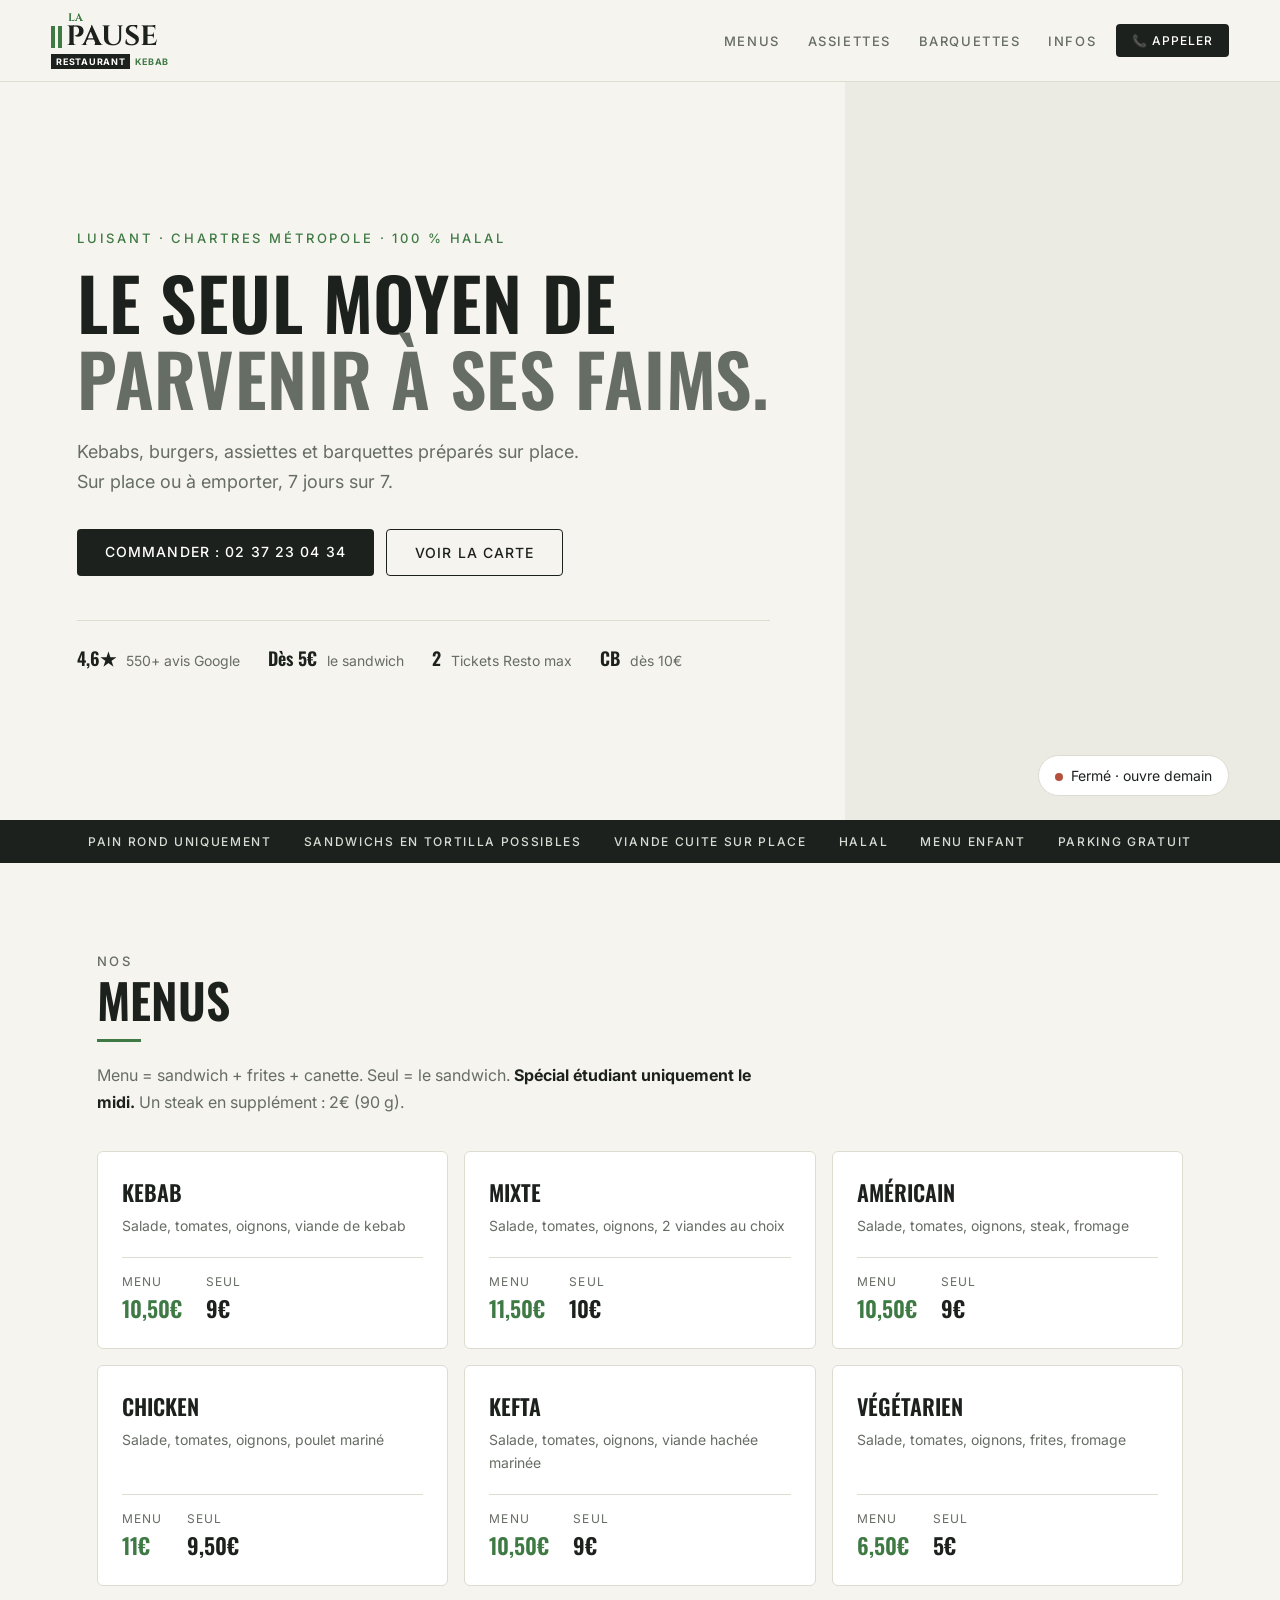
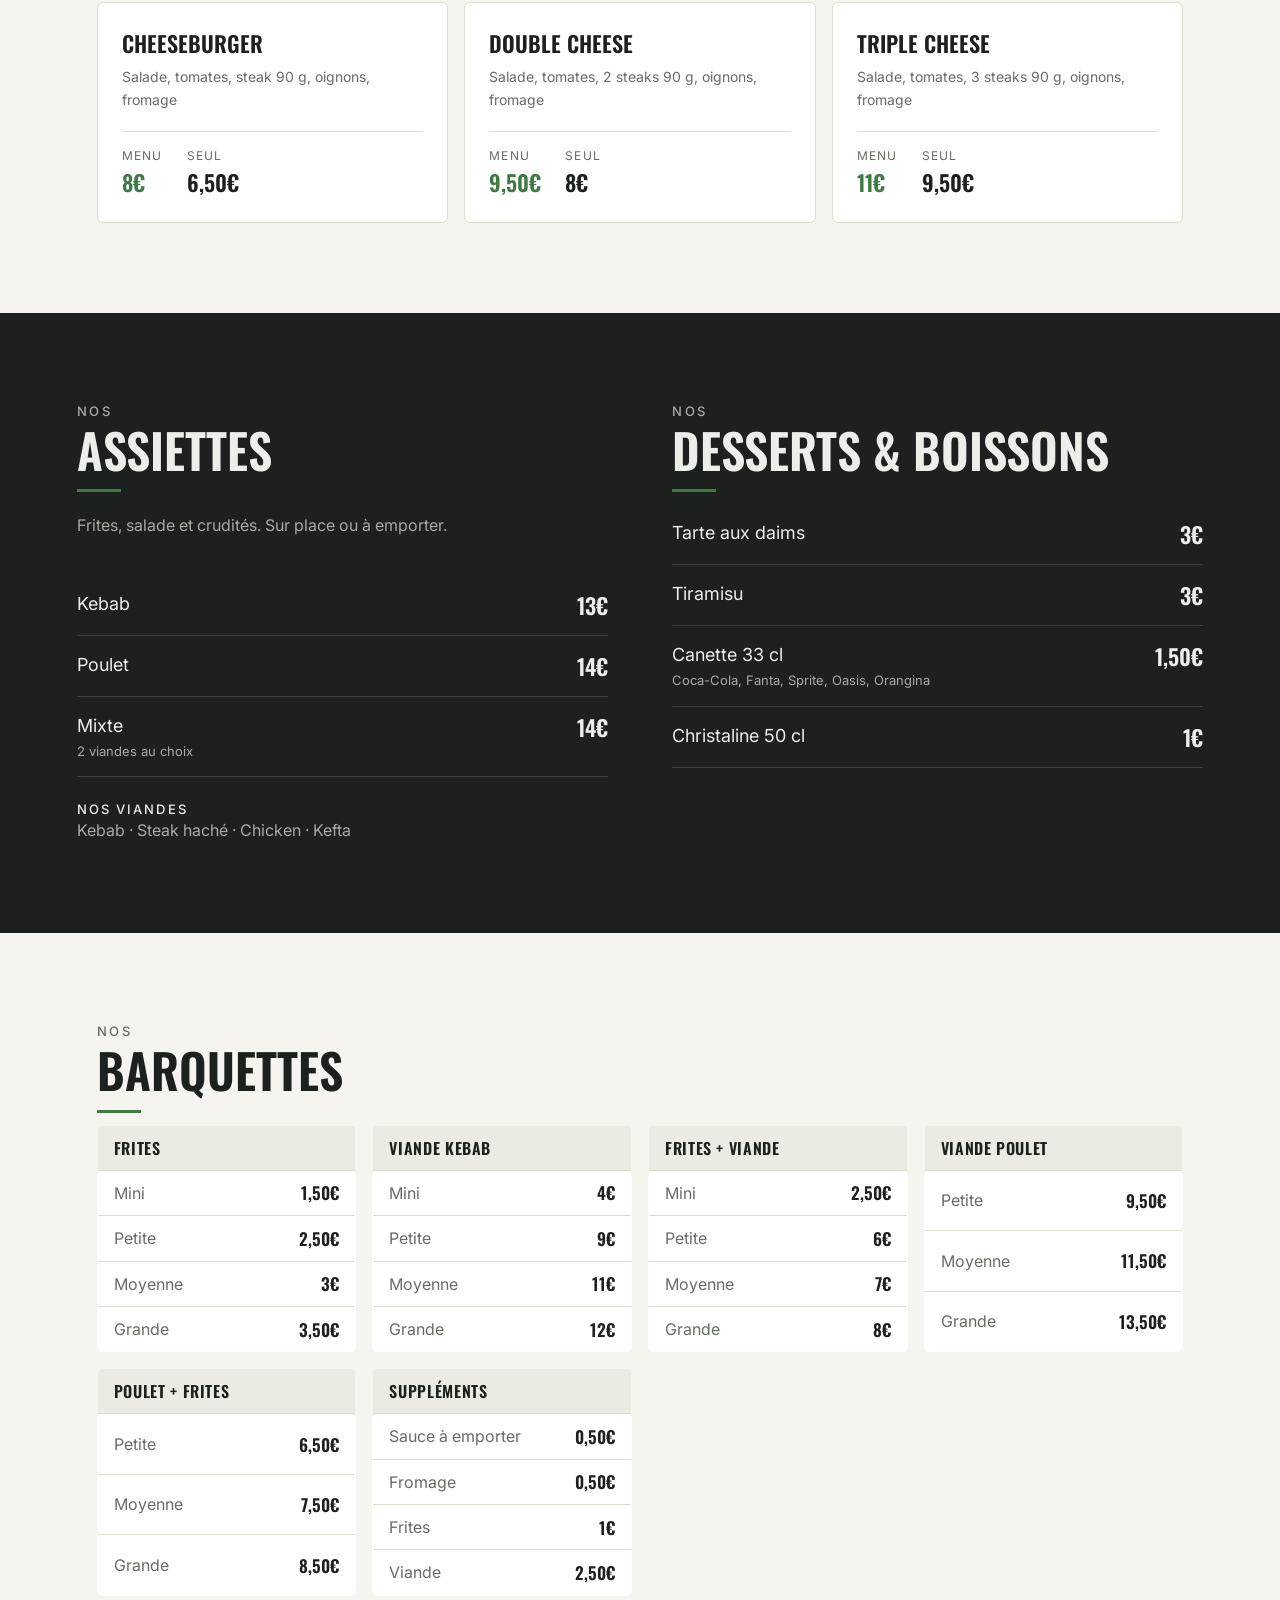
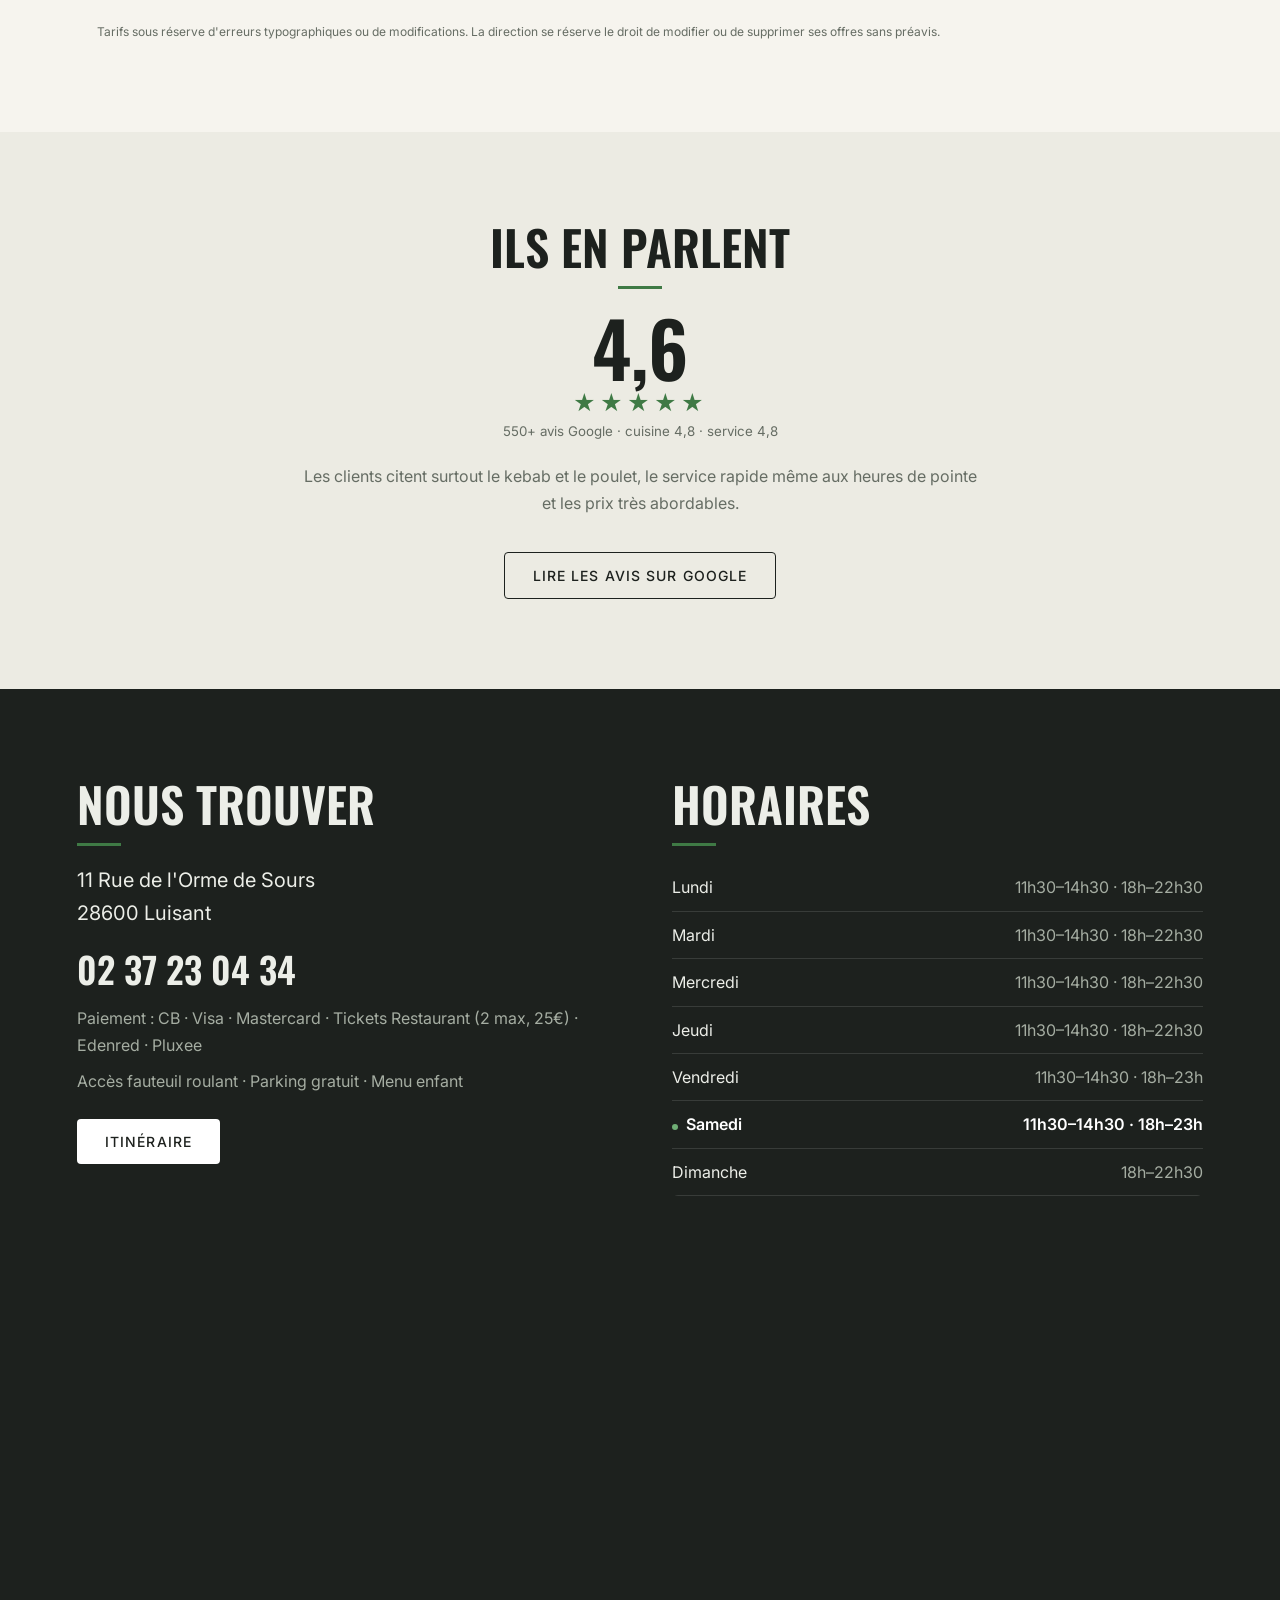
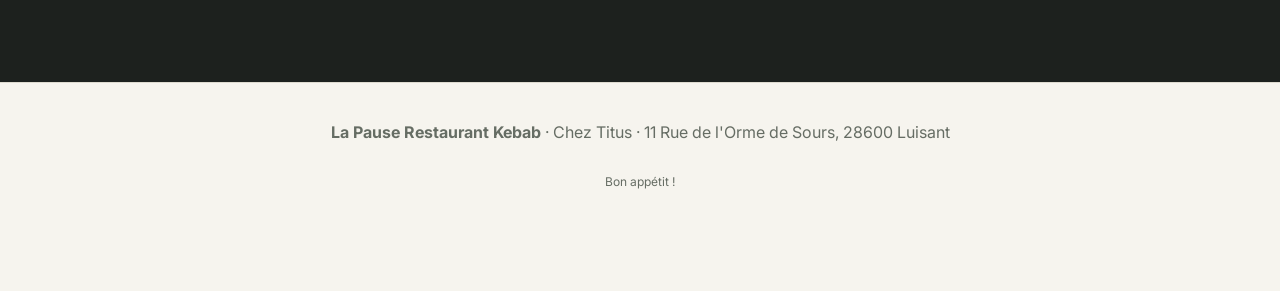
==== titus/index.html @ 7ef8c127 "Titus site: sober restyle (warm neutral palette, muted green accents only) Co-Authored-By: Claude So" ====
<!doctype html>
<html lang="fr">
<head>
<meta charset="utf-8">
<meta name="viewport" content="width=device-width,initial-scale=1">
<title>La Pause Kebab – Chez Titus | Restaurant kebab halal à Luisant (28)</title>
<meta name="description" content="Chez Titus – La Pause Restaurant Kebab à Luisant : kebabs, burgers, assiettes et barquettes halal, menus dès 6,50€, spécial étudiant le midi. Sur place ou à emporter. Tickets restaurant acceptés.">
<meta property="og:title" content="La Pause Kebab – Chez Titus, Luisant">
<meta property="og:description" content="Kebab halal, burgers, assiettes, barquettes. Menus dès 6,50€. 4,6/5 sur Google (550+ avis).">
<meta property="og:type" content="restaurant">
<meta name="theme-color" content="#f6f4ee">
<link rel="preconnect" href="https://fonts.googleapis.com">
<link rel="preconnect" href="https://fonts.gstatic.com" crossorigin>
<link href="https://fonts.googleapis.com/css2?family=Cinzel:wght@600;700&family=Oswald:wght@500;600;700&family=Inter:wght@400;500;600&family=Caveat:wght@600&display=swap" rel="stylesheet">
<link rel="stylesheet" href="style.css">
<script type="application/ld+json">
{"@context":"https://schema.org","@type":["Restaurant","FastFoodRestaurant"],"name":"La Pause Restaurant Kebab – Chez Titus","servesCuisine":["Kebab","Halal","Burgers"],"priceRange":"€","telephone":"+33237230434",
"address":{"@type":"PostalAddress","streetAddress":"11 Rue de l'Orme de Sours","postalCode":"28600","addressLocality":"Luisant","addressCountry":"FR"},
"aggregateRating":{"@type":"AggregateRating","ratingValue":"4.6","reviewCount":"550"},
"openingHoursSpecification":[
{"@type":"OpeningHoursSpecification","dayOfWeek":["Monday","Tuesday","Wednesday","Thursday"],"opens":"11:30","closes":"14:30"},
{"@type":"OpeningHoursSpecification","dayOfWeek":["Monday","Tuesday","Wednesday","Thursday","Sunday"],"opens":"18:00","closes":"22:30"},
{"@type":"OpeningHoursSpecification","dayOfWeek":["Friday","Saturday"],"opens":"11:30","closes":"14:30"},
{"@type":"OpeningHoursSpecification","dayOfWeek":["Friday","Saturday"],"opens":"18:00","closes":"23:00"}]}
</script>
</head>
<body>
<header class="nav" id="top">
  <a class="logo" href="#top" aria-label="La Pause Restaurant Kebab – Chez Titus">
    <span class="logo-la">LA</span><span class="logo-bars"><i></i><i></i></span><span class="logo-pause">PAUSE</span>
    <span class="logo-sub"><b>RESTAURANT</b><em>KEBAB</em></span>
  </a>
  <nav aria-label="Navigation principale">
    <a href="#menus">Menus</a><a href="#assiettes">Assiettes</a><a href="#barquettes">Barquettes</a><a href="#infos">Infos</a>
  </nav>
  <a class="btn btn-small" href="tel:+33237230434">📞 Appeler</a>
</header>

<main>
<section class="hero">
  <div class="hero-in">
    <p class="kicker">Luisant · Chartres Métropole · 100 % halal</p>
    <h1>Le seul moyen de<br><span>parvenir à ses faims.</span></h1>
    <p class="lead">Kebabs, burgers, assiettes et barquettes préparés sur place. Sur place ou à emporter, 7 jours sur 7.</p>
    <div class="cta">
      <a class="btn" href="tel:+33237230434">Commander : 02 37 23 04 34</a>
      <a class="btn btn-ghost" href="#menus">Voir la carte</a>
    </div>
    <ul class="badges">
      <li><b>4,6★</b> 550+ avis Google</li>
      <li><b>Dès 5€</b> le sandwich</li>
      <li><b>2</b> Tickets Resto max</li>
      <li><b>CB</b> dès 10€</li>
    </ul>
  </div>
  <div class="status" id="status" aria-live="polite"></div>
</section>

<section class="strip">
  <span>Pain rond uniquement</span><span>Sandwichs en tortilla possibles</span><span>Viande cuite sur place</span><span>Halal</span><span>Menu enfant</span><span>Parking gratuit</span>
</section>

<section id="menus" class="sec">
  <h2><small>Nos</small>Menus</h2>
  <p class="note">Menu = sandwich + frites + canette. Seul = le sandwich. <b>Spécial étudiant uniquement le midi.</b> Un steak en supplément : 2€ (90 g).</p>
  <div class="grid">
    <article class="card"><h3>Kebab</h3><p>Salade, tomates, oignons, viande de kebab</p><div class="price"><span>Menu <b>10,50€</b></span><span>Seul <b>9€</b></span></div></article>
    <article class="card"><h3>Mixte</h3><p>Salade, tomates, oignons, 2 viandes au choix</p><div class="price"><span>Menu <b>11,50€</b></span><span>Seul <b>10€</b></span></div></article>
    <article class="card"><h3>Américain</h3><p>Salade, tomates, oignons, steak, fromage</p><div class="price"><span>Menu <b>10,50€</b></span><span>Seul <b>9€</b></span></div></article>
    <article class="card"><h3>Chicken</h3><p>Salade, tomates, oignons, poulet mariné</p><div class="price"><span>Menu <b>11€</b></span><span>Seul <b>9,50€</b></span></div></article>
    <article class="card"><h3>Kefta</h3><p>Salade, tomates, oignons, viande hachée marinée</p><div class="price"><span>Menu <b>10,50€</b></span><span>Seul <b>9€</b></span></div></article>
    <article class="card"><h3>Végétarien</h3><p>Salade, tomates, oignons, frites, fromage</p><div class="price"><span>Menu <b>6,50€</b></span><span>Seul <b>5€</b></span></div></article>
    <article class="card"><h3>Cheeseburger</h3><p>Salade, tomates, steak 90 g, oignons, fromage</p><div class="price"><span>Menu <b>8€</b></span><span>Seul <b>6,50€</b></span></div></article>
    <article class="card"><h3>Double Cheese</h3><p>Salade, tomates, 2 steaks 90 g, oignons, fromage</p><div class="price"><span>Menu <b>9,50€</b></span><span>Seul <b>8€</b></span></div></article>
    <article class="card"><h3>Triple Cheese</h3><p>Salade, tomates, 3 steaks 90 g, oignons, fromage</p><div class="price"><span>Menu <b>11€</b></span><span>Seul <b>9,50€</b></span></div></article>
  </div>
</section>

<section id="assiettes" class="sec dark">
  <div class="two">
    <div>
      <h2><small>Nos</small>Assiettes</h2>
      <p class="note">Frites, salade et crudités. Sur place ou à emporter.</p>
      <ul class="list">
        <li><span>Kebab</span><b>13€</b></li>
        <li><span>Poulet</span><b>14€</b></li>
        <li><span>Mixte <small>2 viandes au choix</small></span><b>14€</b></li>
      </ul>
      <p class="meats"><b>Nos viandes</b> Kebab · Steak haché · Chicken · Kefta</p>
    </div>
    <div>
      <h2><small>Nos</small>Desserts &amp; boissons</h2>
      <ul class="list">
        <li><span>Tarte aux daims</span><b>3€</b></li>
        <li><span>Tiramisu</span><b>3€</b></li>
        <li><span>Canette 33 cl <small>Coca-Cola, Fanta, Sprite, Oasis, Orangina</small></span><b>1,50€</b></li>
        <li><span>Christaline 50 cl</span><b>1€</b></li>
      </ul>
    </div>
  </div>
</section>

<section id="barquettes" class="sec">
  <h2><small>Nos</small>Barquettes</h2>
  <div class="tables">
    <table><caption>Frites</caption><tr><th>Mini</th><td>1,50€</td></tr><tr><th>Petite</th><td>2,50€</td></tr><tr><th>Moyenne</th><td>3€</td></tr><tr><th>Grande</th><td>3,50€</td></tr></table>
    <table><caption>Viande kebab</caption><tr><th>Mini</th><td>4€</td></tr><tr><th>Petite</th><td>9€</td></tr><tr><th>Moyenne</th><td>11€</td></tr><tr><th>Grande</th><td>12€</td></tr></table>
    <table><caption>Frites + viande</caption><tr><th>Mini</th><td>2,50€</td></tr><tr><th>Petite</th><td>6€</td></tr><tr><th>Moyenne</th><td>7€</td></tr><tr><th>Grande</th><td>8€</td></tr></table>
    <table><caption>Viande poulet</caption><tr><th>Petite</th><td>9,50€</td></tr><tr><th>Moyenne</th><td>11,50€</td></tr><tr><th>Grande</th><td>13,50€</td></tr></table>
    <table><caption>Poulet + frites</caption><tr><th>Petite</th><td>6,50€</td></tr><tr><th>Moyenne</th><td>7,50€</td></tr><tr><th>Grande</th><td>8,50€</td></tr></table>
    <table><caption>Suppléments</caption><tr><th>Sauce à emporter</th><td>0,50€</td></tr><tr><th>Fromage</th><td>0,50€</td></tr><tr><th>Frites</th><td>1€</td></tr><tr><th>Viande</th><td>2,50€</td></tr></table>
  </div>
  <p class="fine">Tarifs sous réserve d'erreurs typographiques ou de modifications. La direction se réserve le droit de modifier ou de supprimer ses offres sans préavis.</p>
</section>

<section class="sec reviews">
  <h2>Ils en parlent</h2>
  <div class="rating"><b>4,6</b><span>★★★★★</span><small>550+ avis Google · cuisine 4,8 · service 4,8</small></div>
  <p class="note">Les clients citent surtout le kebab et le poulet, le service rapide même aux heures de pointe et les prix très abordables.</p>
  <a class="btn btn-ghost" href="https://www.google.com/maps/search/?api=1&query=La+Pause+Kebab+11+Rue+de+l%27Orme+de+Sours+Luisant" target="_blank" rel="noopener">Lire les avis sur Google</a>
</section>

<section id="infos" class="sec dark">
  <div class="two">
    <div>
      <h2>Nous trouver</h2>
      <address>11 Rue de l'Orme de Sours<br>28600 Luisant</address>
      <p><a class="tel" href="tel:+33237230434">02 37 23 04 34</a></p>
      <p class="pay">Paiement : CB · Visa · Mastercard · Tickets Restaurant (2 max, 25€) · Edenred · Pluxee</p>
      <p class="pay">Accès fauteuil roulant · Parking gratuit · Menu enfant</p>
      <a class="btn" href="https://www.google.com/maps/dir/?api=1&destination=11+Rue+de+l%27Orme+de+Sours+28600+Luisant" target="_blank" rel="noopener">Itinéraire</a>
    </div>
    <div>
      <h2>Horaires</h2>
      <table class="hours" id="hours">
        <tr data-d="1"><th>Lundi</th><td>11h30–14h30 · 18h–22h30</td></tr>
        <tr data-d="2"><th>Mardi</th><td>11h30–14h30 · 18h–22h30</td></tr>
        <tr data-d="3"><th>Mercredi</th><td>11h30–14h30 · 18h–22h30</td></tr>
        <tr data-d="4"><th>Jeudi</th><td>11h30–14h30 · 18h–22h30</td></tr>
        <tr data-d="5"><th>Vendredi</th><td>11h30–14h30 · 18h–23h</td></tr>
        <tr data-d="6"><th>Samedi</th><td>11h30–14h30 · 18h–23h</td></tr>
        <tr data-d="0"><th>Dimanche</th><td>18h–22h30</td></tr>
      </table>
    </div>
  </div>
  <iframe class="map" title="Plan d'accès" loading="lazy" referrerpolicy="no-referrer-when-downgrade" src="https://maps.google.com/maps?q=11+Rue+de+l%27Orme+de+Sours+28600+Luisant&output=embed"></iframe>
</section>
</main>

<footer>
  <p><b>La Pause Restaurant Kebab</b> · Chez Titus · 11 Rue de l'Orme de Sours, 28600 Luisant</p>
  <p class="fine">Bon appétit !</p>
</footer>

<a class="fab" href="tel:+33237230434" aria-label="Appeler le restaurant">📞 Commander</a>
<script src="script.js"></script>
</body>
</html>
---- titus/style.css ----
:root{--bg:#f6f4ee;--bg2:#ecebe3;--card:#fff;--ink:#1d211e;--mut:#666d64;--line:#dedbd0;--g:#3f7a45;--dark:#1d211e}
*{box-sizing:border-box;margin:0}
html{scroll-behavior:smooth;scroll-padding-top:76px}
body{background:var(--bg);color:var(--ink);font:16px/1.65 Inter,system-ui,sans-serif;-webkit-font-smoothing:antialiased}
a{color:inherit;text-decoration:none}
.nav{position:sticky;top:0;z-index:50;display:flex;align-items:center;gap:20px;padding:12px max(16px,4vw);background:rgba(246,244,238,.94);backdrop-filter:blur(10px);border-bottom:1px solid var(--line)}
.nav nav{display:flex;gap:28px;margin-left:auto;font:500 13px Inter,sans-serif;letter-spacing:.12em;text-transform:uppercase;color:var(--mut)}
.nav nav a:hover{color:var(--ink)}
.logo{display:grid;grid-template-columns:auto 1fr;grid-template-areas:". la" "bars pause" "sub sub";align-items:end;line-height:1;font-family:Cinzel,serif;font-weight:700;color:var(--ink)}
.logo-la{grid-area:la;color:var(--g);font-size:11px;margin-left:2px}
.logo-bars{grid-area:bars;display:flex;gap:3px;margin-right:4px;align-self:center}
.logo-bars i{width:4px;height:22px;background:var(--g);display:block}
.logo-pause{grid-area:pause;font-size:28px}
.logo-sub{grid-area:sub;display:flex;margin-top:3px;font:600 9px Inter,sans-serif;letter-spacing:.08em}
.logo-sub b{background:var(--ink);color:#fff;padding:2px 5px}.logo-sub em{font-style:normal;color:var(--g);padding:2px 5px;font-weight:700}
.btn{display:inline-block;background:var(--ink);color:#fff;font:500 14px Inter,sans-serif;letter-spacing:.08em;text-transform:uppercase;padding:14px 28px;border-radius:4px;transition:.2s}
.btn:hover{background:var(--g)}
.btn-ghost{background:transparent;color:var(--ink);border:1px solid var(--ink)}.btn-ghost:hover{background:var(--ink);color:#fff}
.btn-small{padding:9px 16px;font-size:12px}
.hero{position:relative;min-height:82vh;display:flex;align-items:center;padding:70px max(20px,6vw);background:var(--bg)}
.hero:after{content:"";position:absolute;right:0;top:0;bottom:0;width:34%;background:var(--bg2)}
.hero-in{position:relative;z-index:1;max-width:720px}
.kicker{color:var(--g);font:500 13px Inter,sans-serif;letter-spacing:.22em;text-transform:uppercase;margin-bottom:18px}
h1{font:600 clamp(38px,6vw,72px)/1.05 Oswald,sans-serif;text-transform:uppercase;letter-spacing:.01em}
h1 span{color:var(--mut)}
.lead{margin:22px 0 32px;max-width:520px;color:var(--mut);font-size:18px}
.cta{display:flex;flex-wrap:wrap;gap:12px}
.badges{display:flex;flex-wrap:wrap;gap:10px 28px;list-style:none;padding:0;margin-top:44px;padding-top:24px;border-top:1px solid var(--line)}
.badges li{font-size:14px;color:var(--mut)}
.badges b{color:var(--ink);font:600 18px Oswald,sans-serif;margin-right:6px}
.status{position:absolute;z-index:1;right:max(16px,4vw);bottom:24px;background:#fff;border:1px solid var(--line);padding:8px 16px;border-radius:999px;font-size:14px;display:none}
.status.on{display:block}.status:before{content:"";display:inline-block;width:8px;height:8px;border-radius:50%;margin-right:8px;background:#b4503c}.status.open:before{background:var(--g)}
.strip{display:flex;gap:10px 32px;flex-wrap:wrap;justify-content:center;background:var(--dark);color:#d8dcd4;padding:14px 16px;font:500 12px Inter,sans-serif;letter-spacing:.14em;text-transform:uppercase;text-align:center}
.sec{padding:90px max(20px,6vw);max-width:1240px;margin:auto}
.sec.dark{max-width:none;background:var(--dark);color:#eceee8}
.sec.dark>*{max-width:1128px;margin-inline:auto}
h2{font:600 clamp(32px,4.5vw,48px)/1.05 Oswald,sans-serif;text-transform:uppercase;margin-bottom:12px}
h2:after{content:"";display:block;width:44px;height:3px;background:var(--g);margin-top:14px}
h2 small{display:block;color:var(--mut);font:500 13px Inter,sans-serif;letter-spacing:.2em;text-transform:uppercase;margin-bottom:6px}
.note{color:var(--mut);margin:20px 0 36px;max-width:680px}.note b{color:var(--ink)}
.dark .note,.dark .pay,.dark .meats,.dark .list small{color:#a5ada2}
.grid{display:grid;grid-template-columns:repeat(auto-fill,minmax(280px,1fr));gap:16px}
.card{background:var(--card);border:1px solid var(--line);border-radius:6px;padding:24px;display:flex;flex-direction:column;gap:6px;transition:.2s}
.card:hover{border-color:var(--g)}
.card h3{font:600 22px Oswald,sans-serif;text-transform:uppercase}
.card p{color:var(--mut);font-size:14px;flex:1}
.price{display:flex;gap:24px;margin-top:14px;padding-top:14px;border-top:1px solid var(--line)}
.price span{font-size:12px;color:var(--mut);text-transform:uppercase;letter-spacing:.1em}
.price b{display:block;color:var(--ink);font:600 22px Oswald,sans-serif;letter-spacing:0}
.price span:first-child b{color:var(--g)}
.two{display:grid;grid-template-columns:repeat(auto-fit,minmax(300px,1fr));gap:64px}
.list{list-style:none;padding:0}
.list li{display:flex;justify-content:space-between;gap:16px;padding:14px 0;border-bottom:1px solid #ffffff22;font-size:18px}
.list small{display:block;font-size:13px}
.list b{font:600 22px Oswald,sans-serif}
.meats{margin-top:24px}.meats b{display:block;color:#eceee8;font:500 13px Inter,sans-serif;letter-spacing:.16em;text-transform:uppercase}
.tables{display:grid;grid-template-columns:repeat(auto-fill,minmax(230px,1fr));gap:16px}
table{width:100%;border-collapse:collapse;background:var(--card);border:1px solid var(--line);border-radius:6px;overflow:hidden}
caption{background:var(--bg2);color:var(--ink);font:600 16px Oswald,sans-serif;text-transform:uppercase;letter-spacing:.04em;padding:10px 16px;text-align:left;border:1px solid var(--line);border-bottom:0;border-radius:6px 6px 0 0}
.tables th,.tables td{padding:9px 16px;text-align:left;font-weight:400;border-bottom:1px solid var(--line);color:var(--mut)}
.tables tr:last-child>*{border-bottom:0}
.tables td{text-align:right;color:var(--ink);font:600 17px Oswald,sans-serif}
.fine{margin-top:26px;color:var(--mut);font-size:12px}
.reviews{text-align:center;background:var(--bg2);max-width:none}.reviews h2:after{margin-inline:auto}.reviews .note{margin-inline:auto}
.rating{display:flex;flex-direction:column;align-items:center;margin:20px 0 10px}
.rating b{font:600 76px/1 Oswald,sans-serif}.rating span{color:var(--g);font-size:22px;letter-spacing:4px}.rating small{color:var(--mut)}
address{font-style:normal;font-size:20px;margin:18px 0 12px}
.tel{font:600 36px Oswald,sans-serif}
.pay{margin:10px 0}
.dark .btn{margin-top:14px;background:#fff;color:var(--ink)}.dark .btn:hover{background:var(--g);color:#fff}
.dark h2:after{background:var(--g)}.dark h2 small{color:#a5ada2}
.hours{background:none;border:0;margin-top:18px}.hours th,.hours td{padding:10px 0;border-bottom:1px solid #ffffff1f;text-align:left;font-weight:400;color:#eceee8}.hours td{color:#a5ada2;text-align:right}
.hours tr.today th,.hours tr.today td{color:#fff;font-weight:600}.hours tr.today th:before{content:"";display:inline-block;width:6px;height:6px;border-radius:50%;background:#6fae75;margin-right:8px}
.map{display:block;width:100%;max-width:1128px;height:340px;border:0;border-radius:6px;margin:56px auto 0;filter:grayscale(1) contrast(.95)}
footer{text-align:center;padding:36px 16px 100px;border-top:1px solid var(--line);color:var(--mut)}
.fab{position:fixed;right:16px;bottom:16px;z-index:60;background:var(--ink);color:#fff;font:500 13px Inter,sans-serif;letter-spacing:.1em;text-transform:uppercase;padding:14px 20px;border-radius:4px;box-shadow:0 8px 24px #0004;display:none}
@media(max-width:760px){.nav nav{display:none}.nav .btn{margin-left:auto}.fab{display:block}.sec{padding-block:60px}.hero{min-height:76vh}.hero:after{display:none}.status.on{position:static;display:inline-block;margin-top:20px}.hero{flex-direction:column;align-items:flex-start;justify-content:center}}
@media(prefers-reduced-motion:reduce){*{transition:none!important;scroll-behavior:auto!important}}
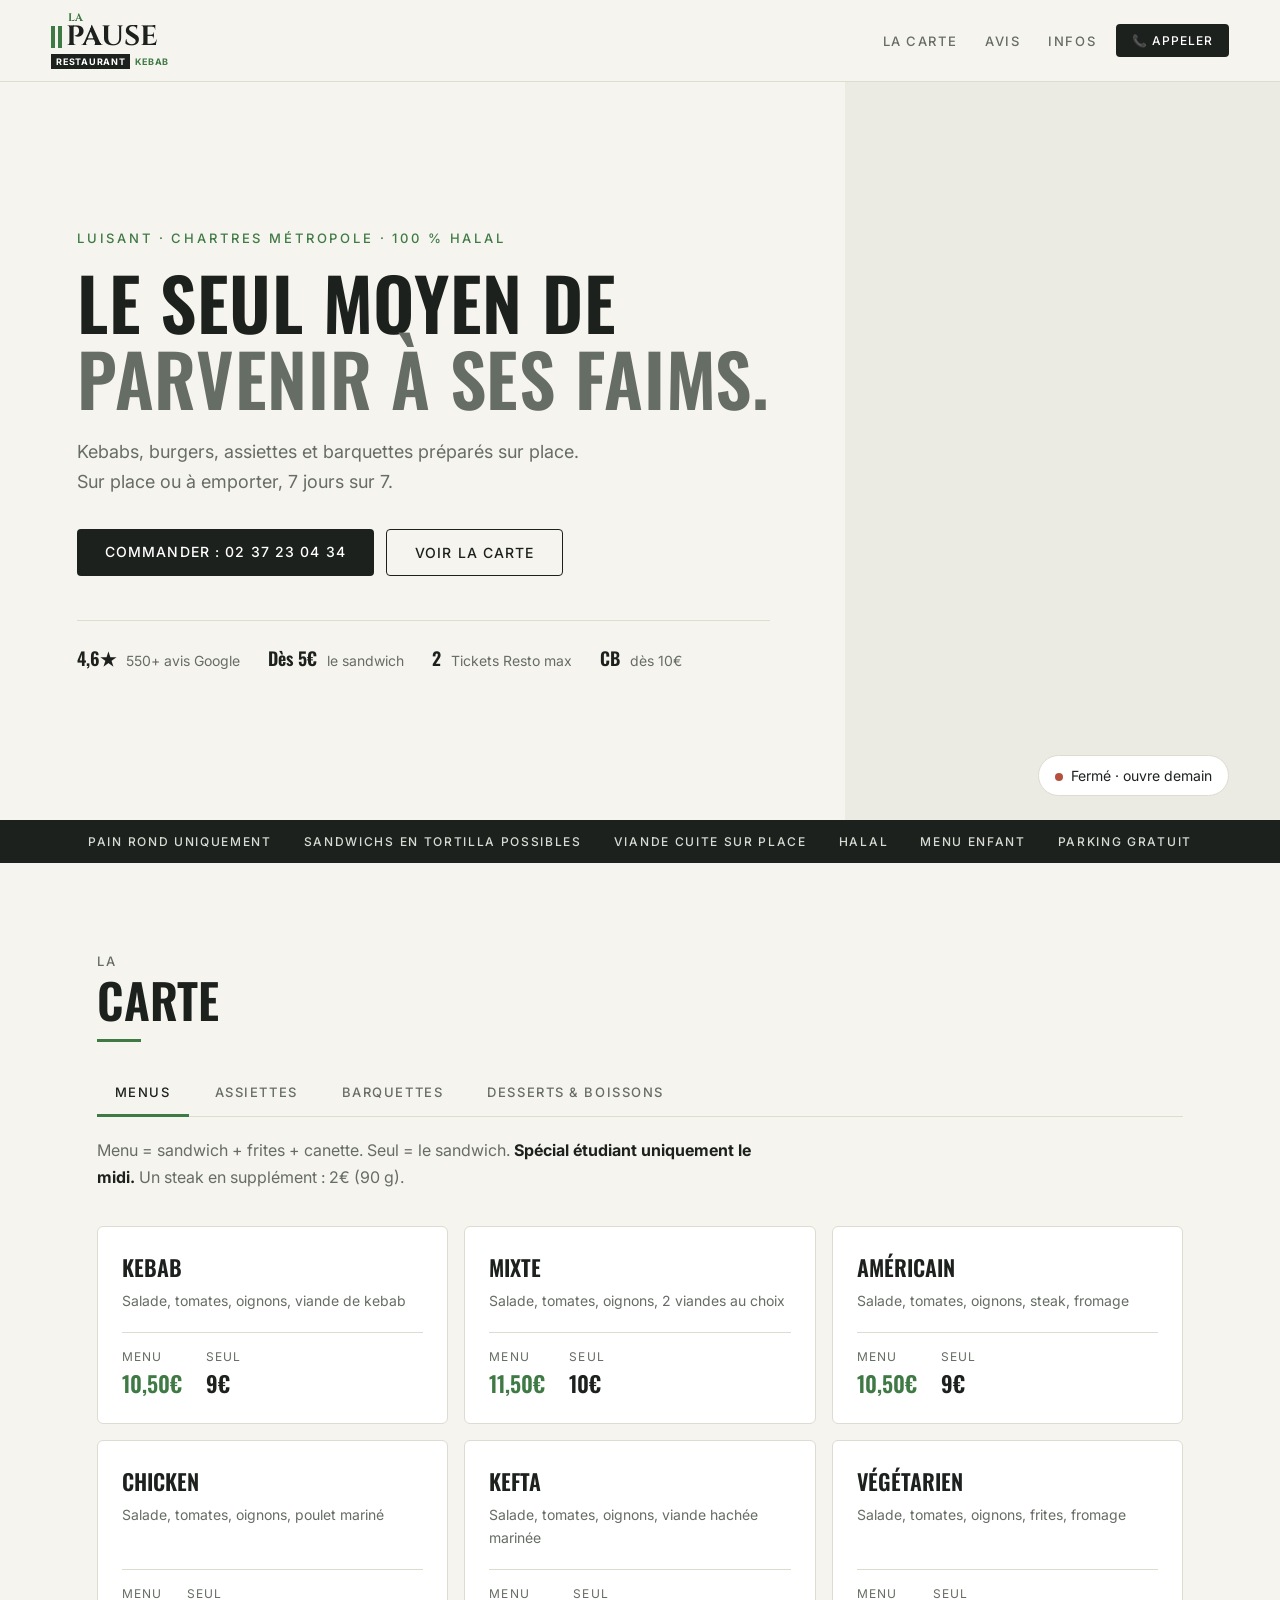
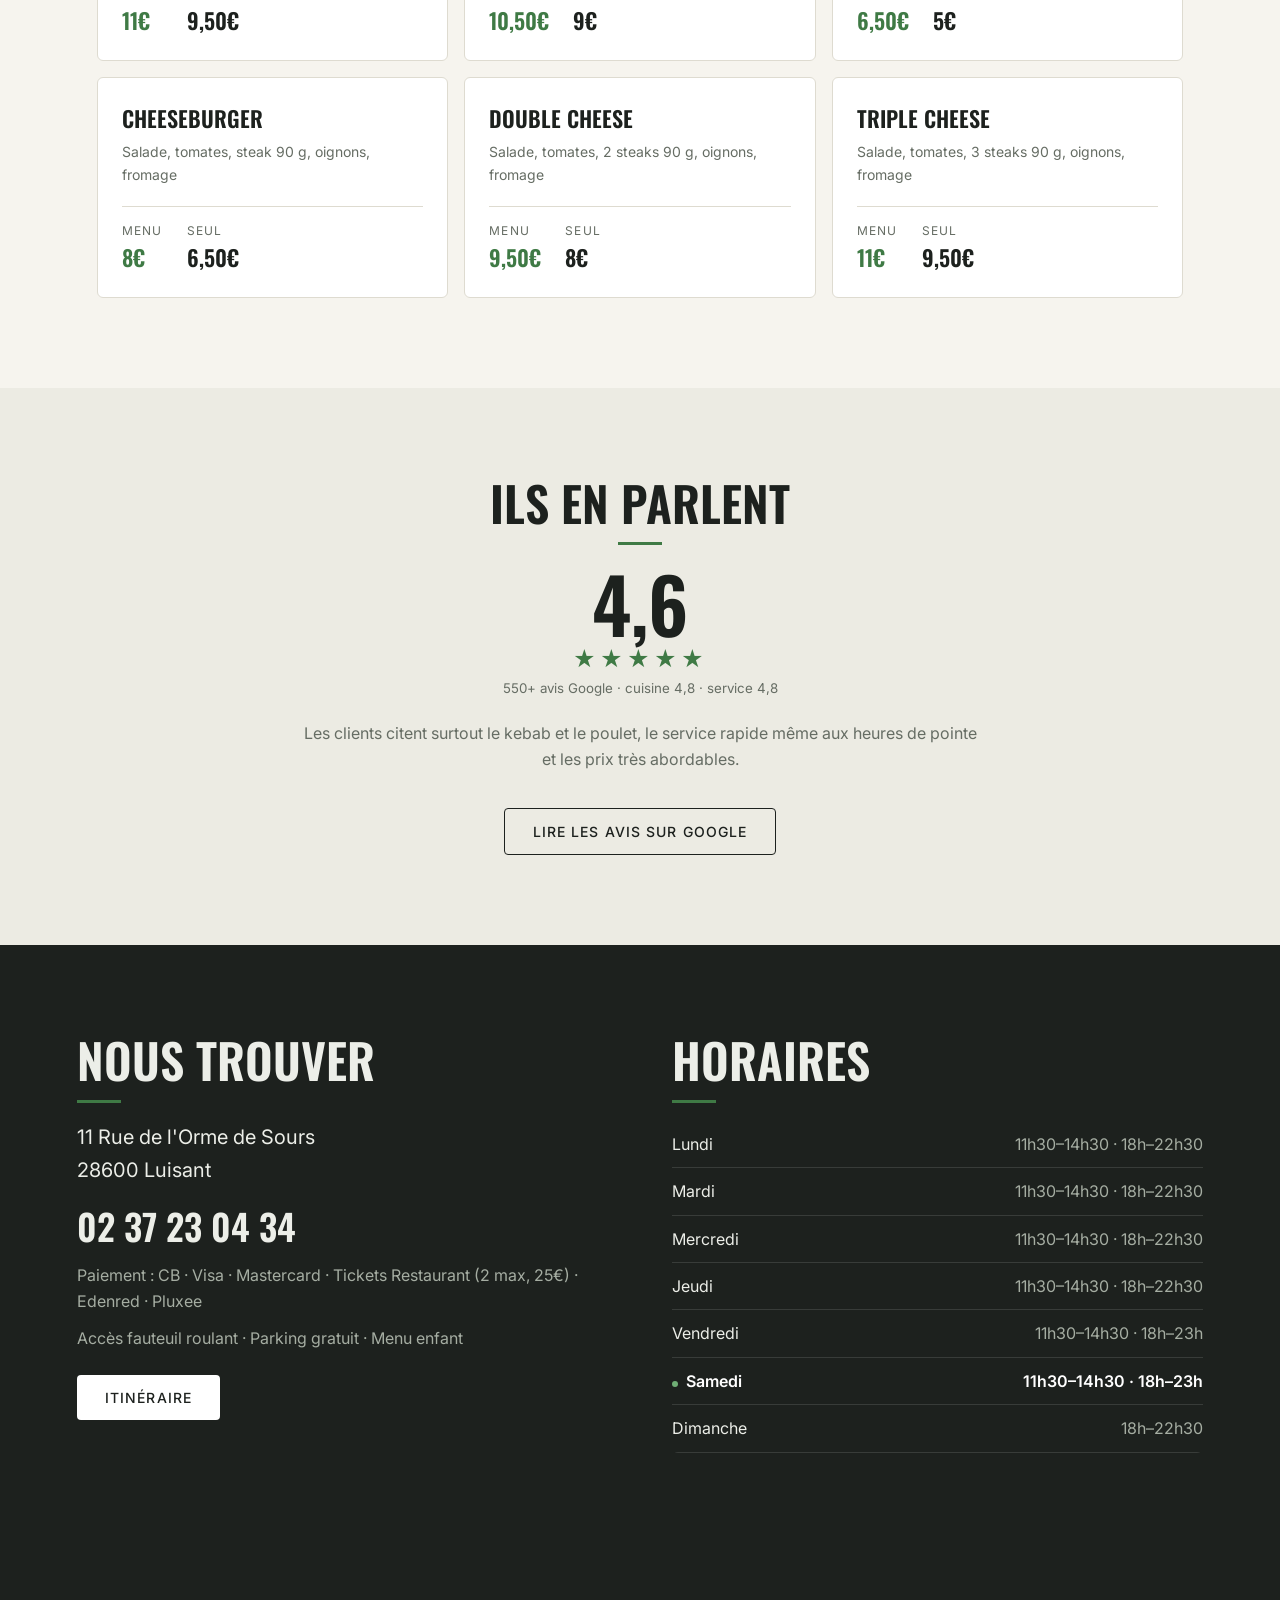
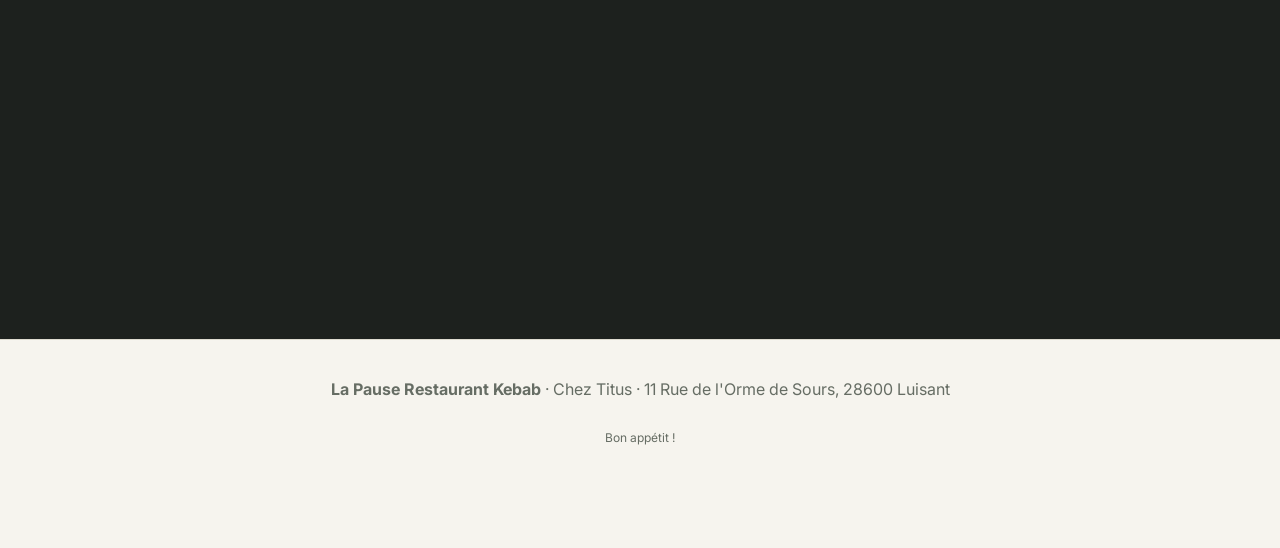
==== commit 1f41f70f: "Titus site: split carte into tabs (Menus, Assiettes, Barquettes, Desserts & boissons) Co-Authored-By" ====
--- a/titus/index.html
+++ b/titus/index.html
@@ -31,7 +31,7 @@
     <span class="logo-sub"><b>RESTAURANT</b><em>KEBAB</em></span>
   </a>
   <nav aria-label="Navigation principale">
-    <a href="#menus">Menus</a><a href="#assiettes">Assiettes</a><a href="#barquettes">Barquettes</a><a href="#infos">Infos</a>
+    <a href="#carte">La carte</a><a href="#avis">Avis</a><a href="#infos">Infos</a>
   </nav>
   <a class="btn btn-small" href="tel:+33237230434">📞 Appeler</a>
 </header>
@@ -44,7 +44,7 @@
     <p class="lead">Kebabs, burgers, assiettes et barquettes préparés sur place. Sur place ou à emporter, 7 jours sur 7.</p>
     <div class="cta">
       <a class="btn" href="tel:+33237230434">Commander : 02 37 23 04 34</a>
-      <a class="btn btn-ghost" href="#menus">Voir la carte</a>
+      <a class="btn btn-ghost" href="#carte">Voir la carte</a>
     </div>
     <ul class="badges">
       <li><b>4,6★</b> 550+ avis Google</li>
@@ -60,10 +60,18 @@
   <span>Pain rond uniquement</span><span>Sandwichs en tortilla possibles</span><span>Viande cuite sur place</span><span>Halal</span><span>Menu enfant</span><span>Parking gratuit</span>
 </section>
 
-<section id="menus" class="sec">
-  <h2><small>Nos</small>Menus</h2>
-  <p class="note">Menu = sandwich + frites + canette. Seul = le sandwich. <b>Spécial étudiant uniquement le midi.</b> Un steak en supplément : 2€ (90 g).</p>
-  <div class="grid">
+<section id="carte" class="sec">
+  <h2><small>La</small>Carte</h2>
+  <div class="tabs" role="tablist" aria-label="Catégories de la carte">
+    <button role="tab" id="t-menus" aria-controls="p-menus" aria-selected="true">Menus</button>
+    <button role="tab" id="t-assiettes" aria-controls="p-assiettes" aria-selected="false">Assiettes</button>
+    <button role="tab" id="t-barquettes" aria-controls="p-barquettes" aria-selected="false">Barquettes</button>
+    <button role="tab" id="t-extras" aria-controls="p-extras" aria-selected="false">Desserts &amp; boissons</button>
+  </div>
+
+  <div class="panel" id="p-menus" role="tabpanel" aria-labelledby="t-menus">
+    <p class="note">Menu = sandwich + frites + canette. Seul = le sandwich. <b>Spécial étudiant uniquement le midi.</b> Un steak en supplément : 2€ (90 g).</p>
+    <div class="grid">
     <article class="card"><h3>Kebab</h3><p>Salade, tomates, oignons, viande de kebab</p><div class="price"><span>Menu <b>10,50€</b></span><span>Seul <b>9€</b></span></div></article>
     <article class="card"><h3>Mixte</h3><p>Salade, tomates, oignons, 2 viandes au choix</p><div class="price"><span>Menu <b>11,50€</b></span><span>Seul <b>10€</b></span></div></article>
     <article class="card"><h3>Américain</h3><p>Salade, tomates, oignons, steak, fromage</p><div class="price"><span>Menu <b>10,50€</b></span><span>Seul <b>9€</b></span></div></article>
@@ -74,35 +82,20 @@
     <article class="card"><h3>Double Cheese</h3><p>Salade, tomates, 2 steaks 90 g, oignons, fromage</p><div class="price"><span>Menu <b>9,50€</b></span><span>Seul <b>8€</b></span></div></article>
     <article class="card"><h3>Triple Cheese</h3><p>Salade, tomates, 3 steaks 90 g, oignons, fromage</p><div class="price"><span>Menu <b>11€</b></span><span>Seul <b>9,50€</b></span></div></article>
   </div>
-</section>
+  </div>
 
-<section id="assiettes" class="sec dark">
-  <div class="two">
-    <div>
-      <h2><small>Nos</small>Assiettes</h2>
-      <p class="note">Frites, salade et crudités. Sur place ou à emporter.</p>
-      <ul class="list">
-        <li><span>Kebab</span><b>13€</b></li>
-        <li><span>Poulet</span><b>14€</b></li>
-        <li><span>Mixte <small>2 viandes au choix</small></span><b>14€</b></li>
-      </ul>
-      <p class="meats"><b>Nos viandes</b> Kebab · Steak haché · Chicken · Kefta</p>
-    </div>
-    <div>
-      <h2><small>Nos</small>Desserts &amp; boissons</h2>
-      <ul class="list">
-        <li><span>Tarte aux daims</span><b>3€</b></li>
-        <li><span>Tiramisu</span><b>3€</b></li>
-        <li><span>Canette 33 cl <small>Coca-Cola, Fanta, Sprite, Oasis, Orangina</small></span><b>1,50€</b></li>
-        <li><span>Christaline 50 cl</span><b>1€</b></li>
-      </ul>
-    </div>
+  <div class="panel" id="p-assiettes" role="tabpanel" aria-labelledby="t-assiettes" hidden>
+    <p class="note">Frites, salade et crudités. Sur place ou à emporter.</p>
+    <ul class="list lite">
+      <li><span>Kebab</span><b>13€</b></li>
+      <li><span>Poulet</span><b>14€</b></li>
+      <li><span>Mixte <small>2 viandes au choix</small></span><b>14€</b></li>
+    </ul>
+    <p class="meats"><b>Nos viandes</b> Kebab · Steak haché · Chicken · Kefta</p>
   </div>
-</section>
 
-<section id="barquettes" class="sec">
-  <h2><small>Nos</small>Barquettes</h2>
-  <div class="tables">
+  <div class="panel" id="p-barquettes" role="tabpanel" aria-labelledby="t-barquettes" hidden>
+    <div class="tables">
     <table><caption>Frites</caption><tr><th>Mini</th><td>1,50€</td></tr><tr><th>Petite</th><td>2,50€</td></tr><tr><th>Moyenne</th><td>3€</td></tr><tr><th>Grande</th><td>3,50€</td></tr></table>
     <table><caption>Viande kebab</caption><tr><th>Mini</th><td>4€</td></tr><tr><th>Petite</th><td>9€</td></tr><tr><th>Moyenne</th><td>11€</td></tr><tr><th>Grande</th><td>12€</td></tr></table>
     <table><caption>Frites + viande</caption><tr><th>Mini</th><td>2,50€</td></tr><tr><th>Petite</th><td>6€</td></tr><tr><th>Moyenne</th><td>7€</td></tr><tr><th>Grande</th><td>8€</td></tr></table>
@@ -111,9 +104,19 @@
     <table><caption>Suppléments</caption><tr><th>Sauce à emporter</th><td>0,50€</td></tr><tr><th>Fromage</th><td>0,50€</td></tr><tr><th>Frites</th><td>1€</td></tr><tr><th>Viande</th><td>2,50€</td></tr></table>
   </div>
   <p class="fine">Tarifs sous réserve d'erreurs typographiques ou de modifications. La direction se réserve le droit de modifier ou de supprimer ses offres sans préavis.</p>
+  </div>
+
+  <div class="panel" id="p-extras" role="tabpanel" aria-labelledby="t-extras" hidden>
+    <div class="two">
+      <div><h3 class="sub">Desserts</h3>
+        <ul class="list lite"><li><span>Tarte aux daims</span><b>3€</b></li><li><span>Tiramisu</span><b>3€</b></li></ul></div>
+      <div><h3 class="sub">Boissons</h3>
+        <ul class="list lite"><li><span>Canette 33 cl <small>Coca-Cola, Fanta, Sprite, Oasis, Orangina</small></span><b>1,50€</b></li><li><span>Christaline 50 cl</span><b>1€</b></li></ul></div>
+    </div>
+  </div>
 </section>
 
-<section class="sec reviews">
+<section id="avis" class="sec reviews">
   <h2>Ils en parlent</h2>
   <div class="rating"><b>4,6</b><span>★★★★★</span><small>550+ avis Google · cuisine 4,8 · service 4,8</small></div>
   <p class="note">Les clients citent surtout le kebab et le poulet, le service rapide même aux heures de pointe et les prix très abordables.</p>
--- a/titus/style.css
+++ b/titus/style.css
@@ -76,3 +76,16 @@
 .fab{position:fixed;right:16px;bottom:16px;z-index:60;background:var(--ink);color:#fff;font:500 13px Inter,sans-serif;letter-spacing:.1em;text-transform:uppercase;padding:14px 20px;border-radius:4px;box-shadow:0 8px 24px #0004;display:none}
 @media(max-width:760px){.nav nav{display:none}.nav .btn{margin-left:auto}.fab{display:block}.sec{padding-block:60px}.hero{min-height:76vh}.hero:after{display:none}.status.on{position:static;display:inline-block;margin-top:20px}.hero{flex-direction:column;align-items:flex-start;justify-content:center}}
 @media(prefers-reduced-motion:reduce){*{transition:none!important;scroll-behavior:auto!important}}
+
+.tabs{display:flex;gap:8px;flex-wrap:wrap;margin:28px 0 8px;border-bottom:1px solid var(--line)}
+.tabs button{font:500 13px Inter,sans-serif;letter-spacing:.12em;text-transform:uppercase;background:none;border:0;border-bottom:3px solid transparent;margin-bottom:-1px;padding:14px 18px;color:var(--mut);cursor:pointer}
+.tabs button:hover{color:var(--ink)}
+.tabs button[aria-selected=true]{color:var(--ink);border-bottom-color:var(--g)}
+.tabs button:focus-visible{outline:2px solid var(--g);outline-offset:-2px}
+.panel[hidden]{display:none}
+.list.lite li{border-bottom:1px solid var(--line)}
+.sub{font:600 20px Oswald,sans-serif;text-transform:uppercase;margin:24px 0 4px}
+.two .sub{margin-top:28px}
+.sec .list{max-width:560px}
+.sec .meats b{color:var(--ink)}
+@media(max-width:760px){.tabs{flex-wrap:nowrap;overflow-x:auto}.tabs button{white-space:nowrap;padding:12px 14px}}
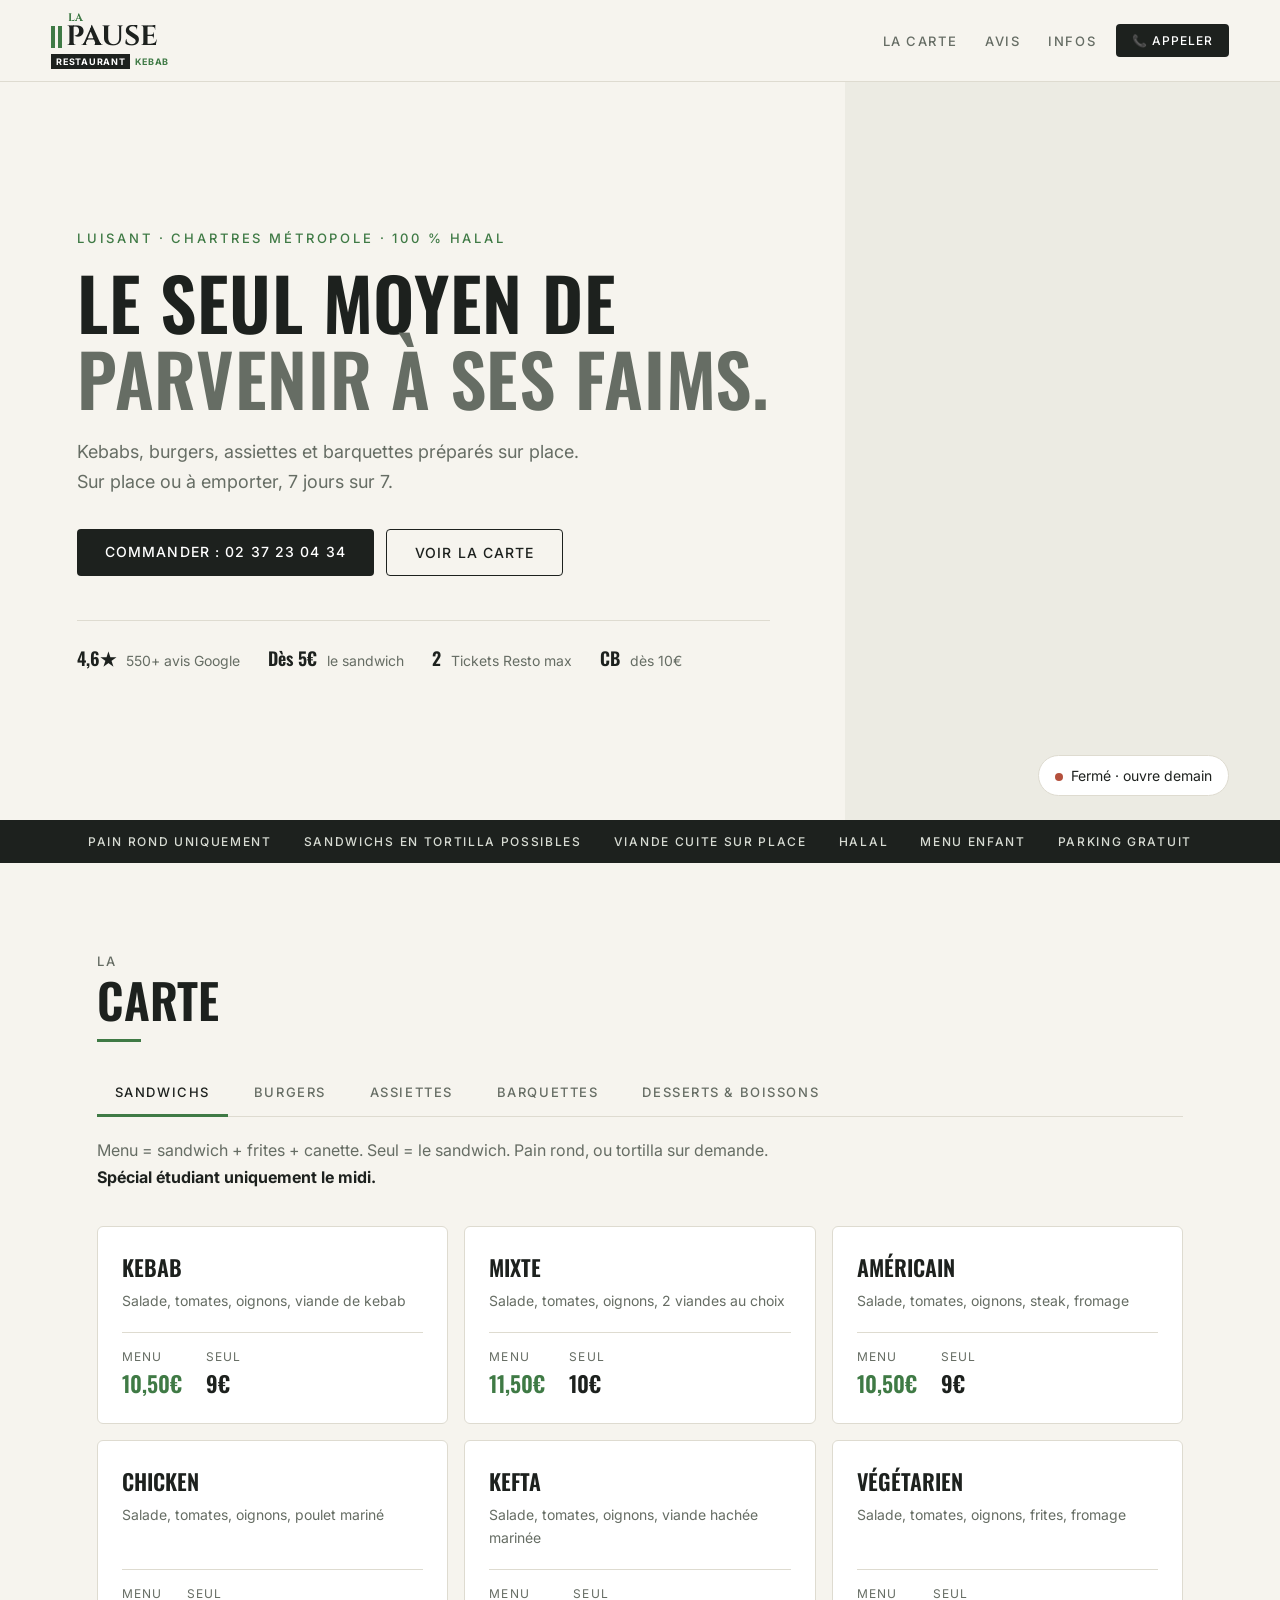
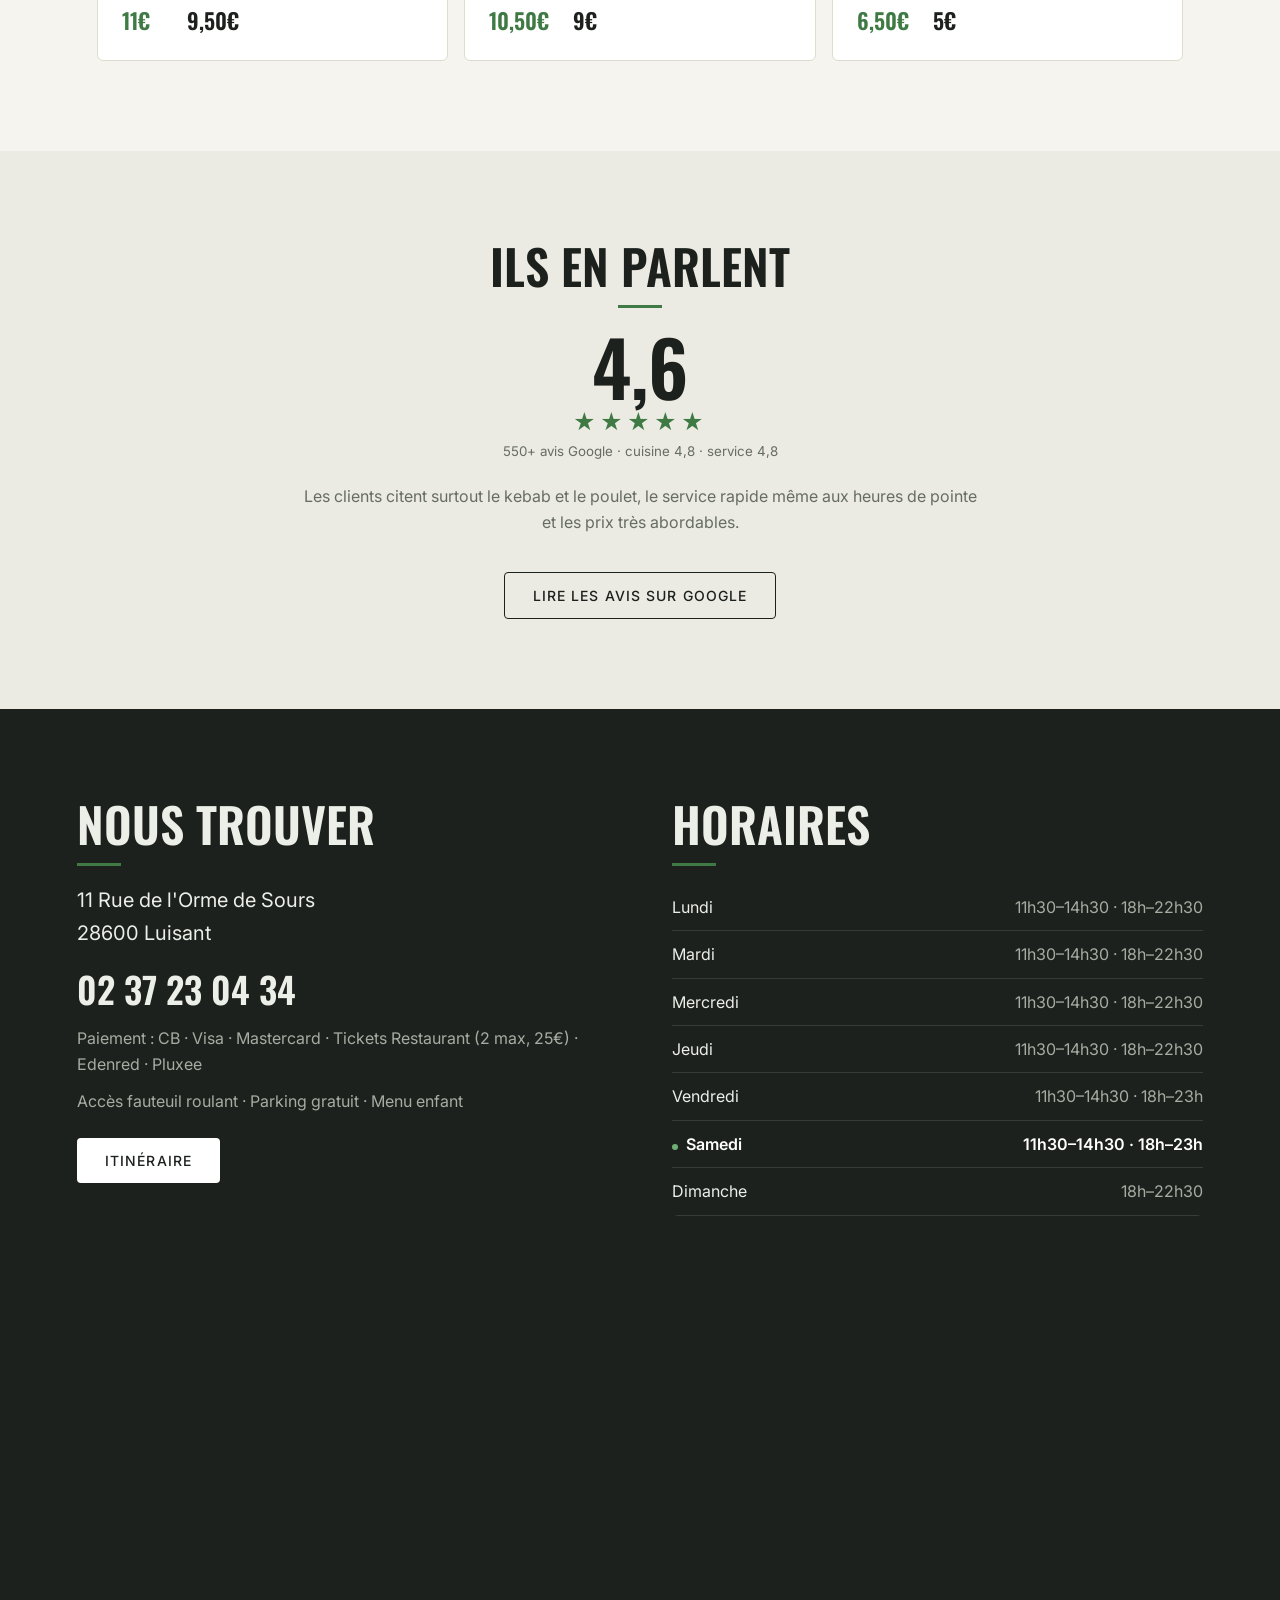
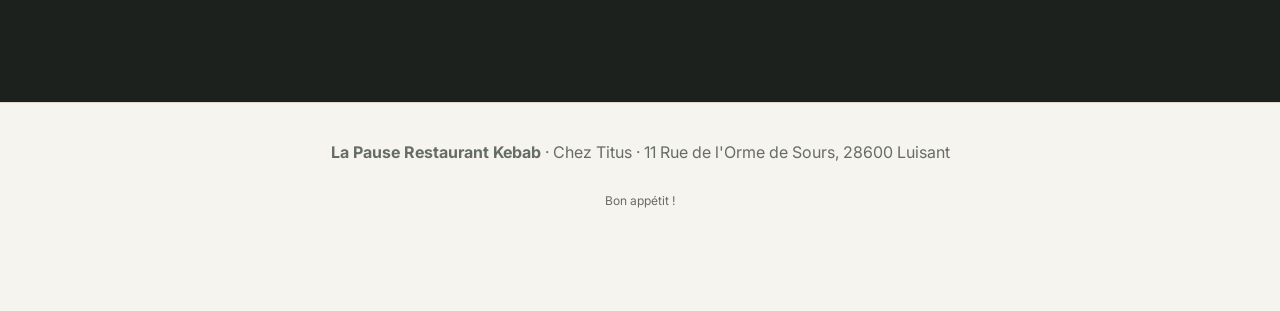
==== commit 0200df3e: "Titus site: add Burgers tab Co-Authored-By: Claude Sonnet 5.5 <noreply@anthropic.com> Claude-Session" ====
--- a/titus/index.html
+++ b/titus/index.html
@@ -63,14 +63,15 @@
 <section id="carte" class="sec">
   <h2><small>La</small>Carte</h2>
   <div class="tabs" role="tablist" aria-label="Catégories de la carte">
-    <button role="tab" id="t-menus" aria-controls="p-menus" aria-selected="true">Menus</button>
+    <button role="tab" id="t-menus" aria-controls="p-menus" aria-selected="true">Sandwichs</button>
+    <button role="tab" id="t-burgers" aria-controls="p-burgers" aria-selected="false">Burgers</button>
     <button role="tab" id="t-assiettes" aria-controls="p-assiettes" aria-selected="false">Assiettes</button>
     <button role="tab" id="t-barquettes" aria-controls="p-barquettes" aria-selected="false">Barquettes</button>
     <button role="tab" id="t-extras" aria-controls="p-extras" aria-selected="false">Desserts &amp; boissons</button>
   </div>
 
   <div class="panel" id="p-menus" role="tabpanel" aria-labelledby="t-menus">
-    <p class="note">Menu = sandwich + frites + canette. Seul = le sandwich. <b>Spécial étudiant uniquement le midi.</b> Un steak en supplément : 2€ (90 g).</p>
+    <p class="note">Menu = sandwich + frites + canette. Seul = le sandwich. Pain rond, ou tortilla sur demande. <b>Spécial étudiant uniquement le midi.</b></p>
     <div class="grid">
     <article class="card"><h3>Kebab</h3><p>Salade, tomates, oignons, viande de kebab</p><div class="price"><span>Menu <b>10,50€</b></span><span>Seul <b>9€</b></span></div></article>
     <article class="card"><h3>Mixte</h3><p>Salade, tomates, oignons, 2 viandes au choix</p><div class="price"><span>Menu <b>11,50€</b></span><span>Seul <b>10€</b></span></div></article>
@@ -78,10 +79,16 @@
     <article class="card"><h3>Chicken</h3><p>Salade, tomates, oignons, poulet mariné</p><div class="price"><span>Menu <b>11€</b></span><span>Seul <b>9,50€</b></span></div></article>
     <article class="card"><h3>Kefta</h3><p>Salade, tomates, oignons, viande hachée marinée</p><div class="price"><span>Menu <b>10,50€</b></span><span>Seul <b>9€</b></span></div></article>
     <article class="card"><h3>Végétarien</h3><p>Salade, tomates, oignons, frites, fromage</p><div class="price"><span>Menu <b>6,50€</b></span><span>Seul <b>5€</b></span></div></article>
+  </div>
+  </div>
+
+  <div class="panel" id="p-burgers" role="tabpanel" aria-labelledby="t-burgers" hidden>
+    <p class="note">Pain burger, steaks hachés de 90 g. Menu = burger + frites + canette. Un steak en supplément : 2€.</p>
+    <div class="grid">
     <article class="card"><h3>Cheeseburger</h3><p>Salade, tomates, steak 90 g, oignons, fromage</p><div class="price"><span>Menu <b>8€</b></span><span>Seul <b>6,50€</b></span></div></article>
     <article class="card"><h3>Double Cheese</h3><p>Salade, tomates, 2 steaks 90 g, oignons, fromage</p><div class="price"><span>Menu <b>9,50€</b></span><span>Seul <b>8€</b></span></div></article>
     <article class="card"><h3>Triple Cheese</h3><p>Salade, tomates, 3 steaks 90 g, oignons, fromage</p><div class="price"><span>Menu <b>11€</b></span><span>Seul <b>9,50€</b></span></div></article>
-  </div>
+    </div>
   </div>
 
   <div class="panel" id="p-assiettes" role="tabpanel" aria-labelledby="t-assiettes" hidden>
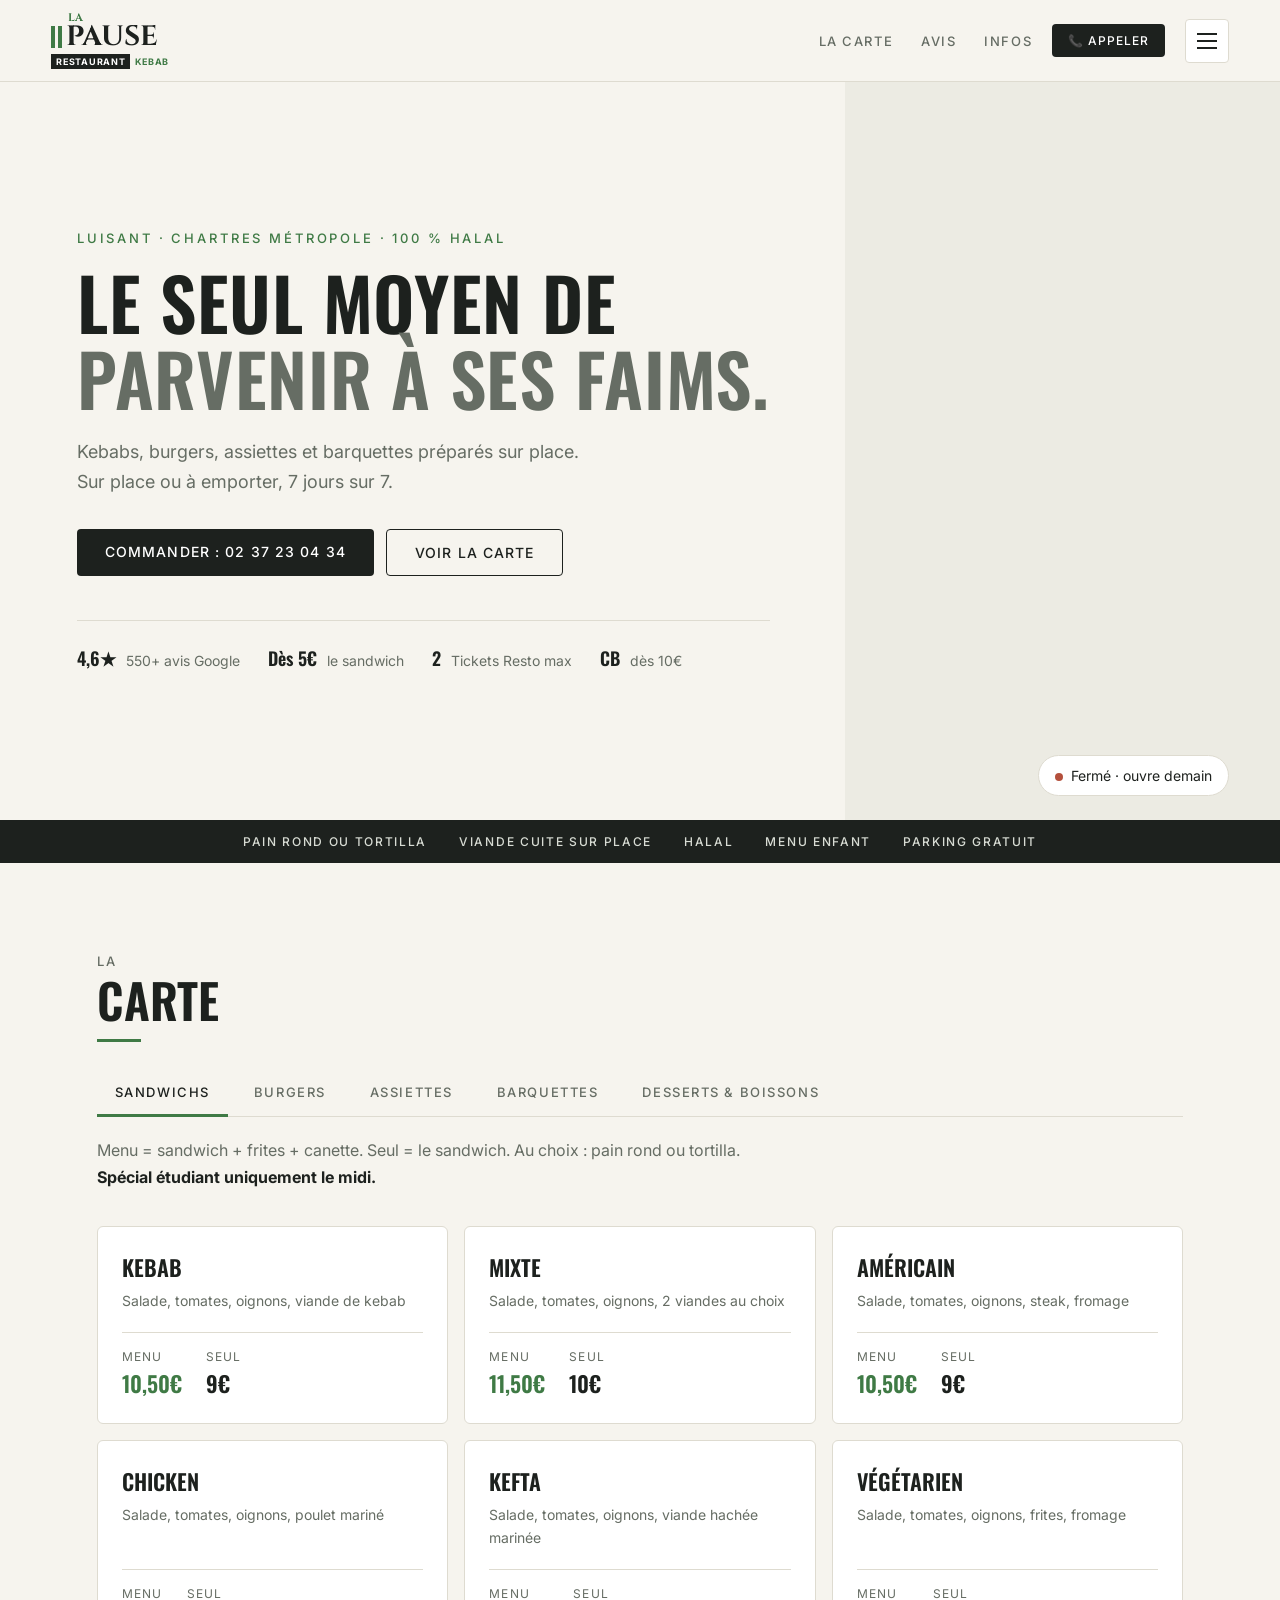
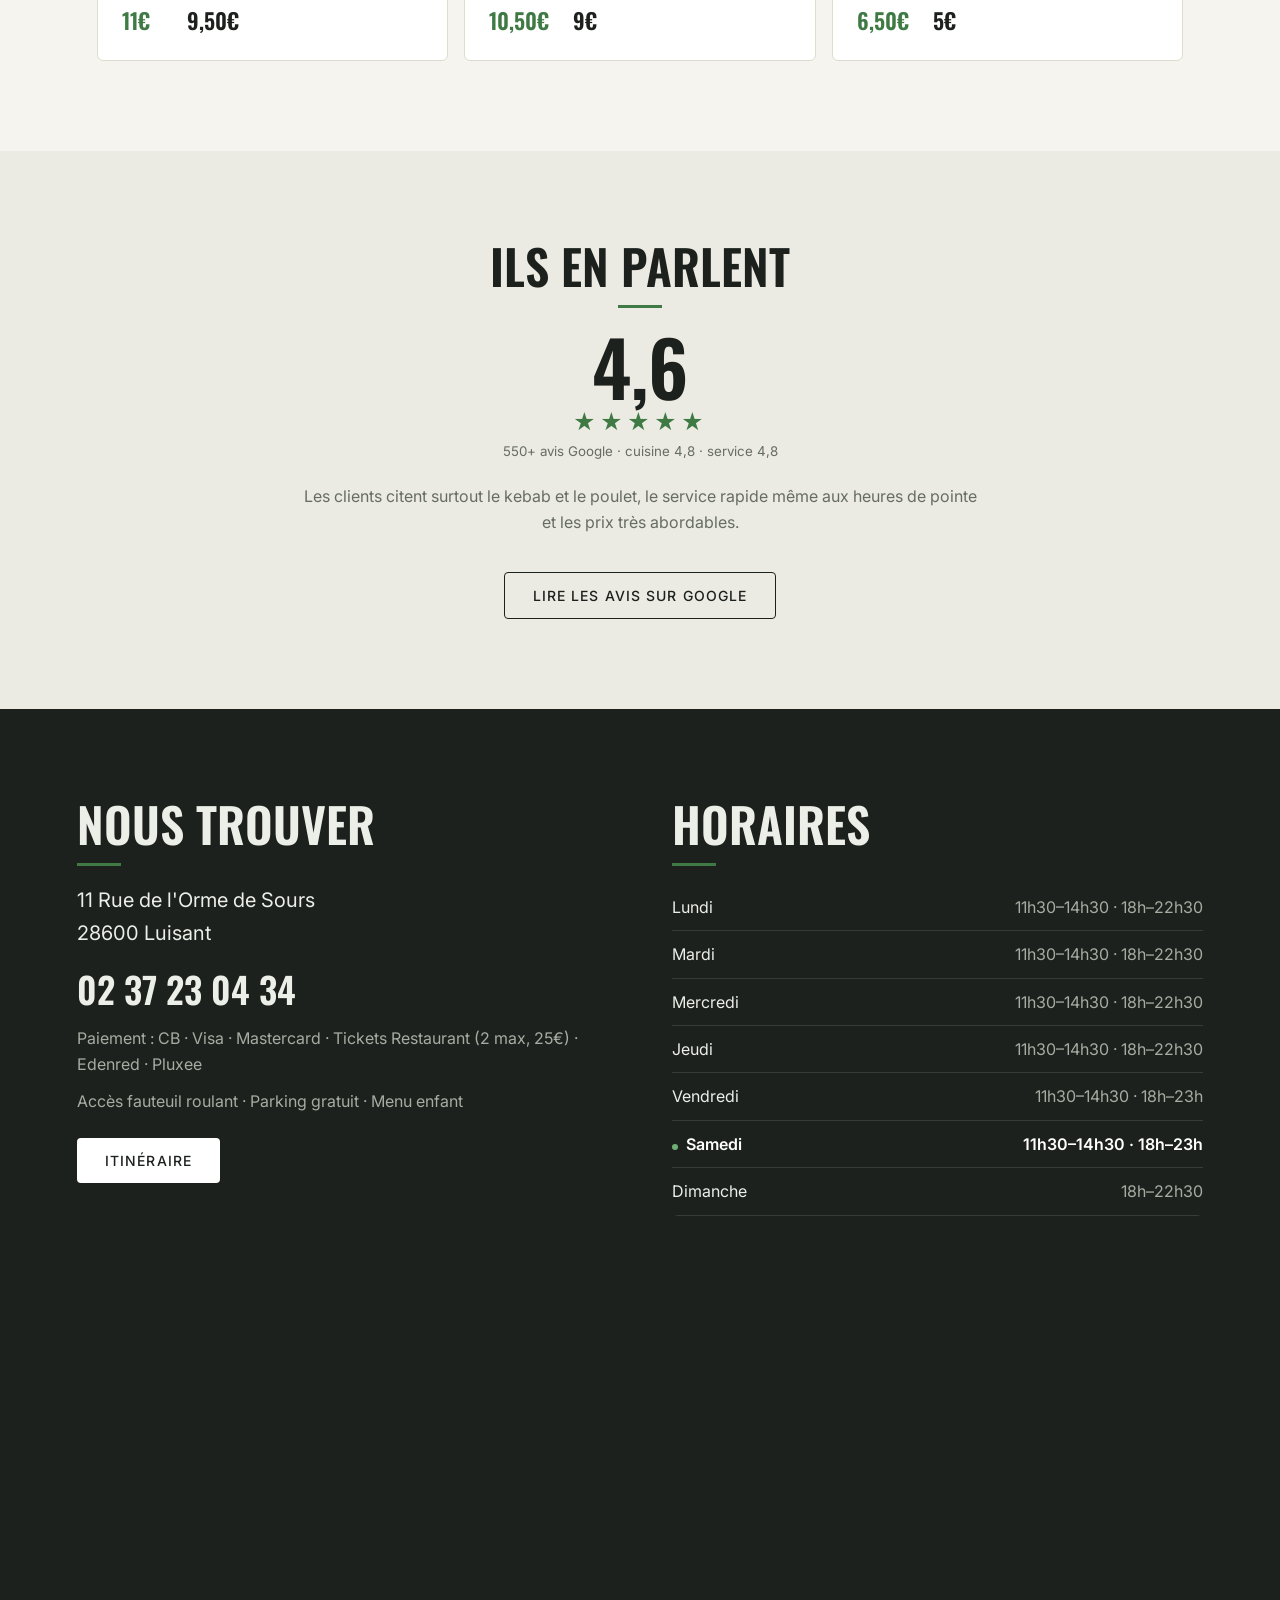
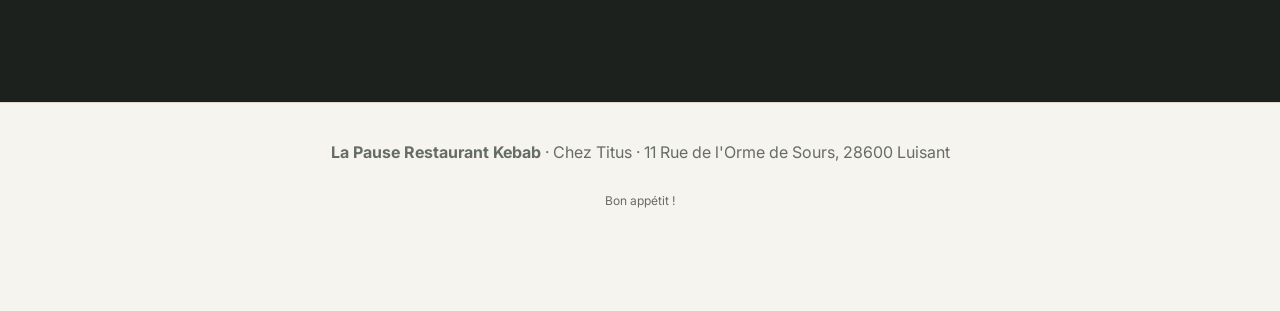
==== commit ee3a2f2d: "Titus site: hamburger visible on all widths; mention pain rond ou tortilla Co-Authored-By: Claude So" ====
--- a/titus/index.html
+++ b/titus/index.html
@@ -33,7 +33,20 @@
   <nav aria-label="Navigation principale">
     <a href="#carte">La carte</a><a href="#avis">Avis</a><a href="#infos">Infos</a>
   </nav>
-  <a class="btn btn-small" href="tel:+33237230434">📞 Appeler</a>
+  <a class="btn btn-small call" href="tel:+33237230434">📞 Appeler</a>
+  <button class="burger" id="burger" aria-label="Ouvrir le menu" aria-expanded="false" aria-controls="drawer"><span></span><span></span><span></span></button>
+  <div class="drawer" id="drawer" hidden>
+    <p class="d-title">La carte</p>
+    <a href="#carte" data-tab="t-menus">Sandwichs</a>
+    <a href="#carte" data-tab="t-burgers">Burgers</a>
+    <a href="#carte" data-tab="t-assiettes">Assiettes</a>
+    <a href="#carte" data-tab="t-barquettes">Barquettes</a>
+    <a href="#carte" data-tab="t-extras">Desserts &amp; boissons</a>
+    <p class="d-title">Le restaurant</p>
+    <a href="#avis">Avis</a>
+    <a href="#infos">Horaires &amp; accès</a>
+    <a class="d-call" href="tel:+33237230434">Appeler le 02 37 23 04 34</a>
+  </div>
 </header>
 
 <main>
@@ -57,7 +70,7 @@
 </section>
 
 <section class="strip">
-  <span>Pain rond uniquement</span><span>Sandwichs en tortilla possibles</span><span>Viande cuite sur place</span><span>Halal</span><span>Menu enfant</span><span>Parking gratuit</span>
+  <span>Pain rond ou tortilla</span><span>Viande cuite sur place</span><span>Halal</span><span>Menu enfant</span><span>Parking gratuit</span>
 </section>
 
 <section id="carte" class="sec">
@@ -71,7 +84,7 @@
   </div>
 
   <div class="panel" id="p-menus" role="tabpanel" aria-labelledby="t-menus">
-    <p class="note">Menu = sandwich + frites + canette. Seul = le sandwich. Pain rond, ou tortilla sur demande. <b>Spécial étudiant uniquement le midi.</b></p>
+    <p class="note">Menu = sandwich + frites + canette. Seul = le sandwich. Au choix : pain rond ou tortilla. <b>Spécial étudiant uniquement le midi.</b></p>
     <div class="grid">
     <article class="card"><h3>Kebab</h3><p>Salade, tomates, oignons, viande de kebab</p><div class="price"><span>Menu <b>10,50€</b></span><span>Seul <b>9€</b></span></div></article>
     <article class="card"><h3>Mixte</h3><p>Salade, tomates, oignons, 2 viandes au choix</p><div class="price"><span>Menu <b>11,50€</b></span><span>Seul <b>10€</b></span></div></article>
--- a/titus/style.css
+++ b/titus/style.css
@@ -89,3 +89,16 @@
 .sec .list{max-width:560px}
 .sec .meats b{color:var(--ink)}
 @media(max-width:760px){.tabs{flex-wrap:nowrap;overflow-x:auto}.tabs button{white-space:nowrap;padding:12px 14px}}
+
+.burger{display:flex;width:44px;height:44px;border:1px solid var(--line);border-radius:4px;background:var(--card);cursor:pointer;flex-direction:column;align-items:center;justify-content:center;gap:5px;padding:0}
+.burger span{display:block;width:20px;height:2px;background:var(--ink);transition:.2s}
+.burger[aria-expanded=true] span:nth-child(1){transform:translateY(7px) rotate(45deg)}
+.burger[aria-expanded=true] span:nth-child(2){opacity:0}
+.burger[aria-expanded=true] span:nth-child(3){transform:translateY(-7px) rotate(-45deg)}
+.burger:focus-visible{outline:2px solid var(--g);outline-offset:2px}
+.drawer{position:absolute;top:100%;left:0;right:0;background:var(--bg);border-bottom:1px solid var(--line);padding:8px max(16px,4vw) 20px;box-shadow:0 18px 30px #0002}
+.drawer[hidden]{display:none}
+.drawer a{display:block;padding:13px 0;border-bottom:1px solid var(--line);font:500 15px Inter,sans-serif}
+.d-title{margin-top:14px;font:500 11px Inter,sans-serif;letter-spacing:.2em;text-transform:uppercase;color:var(--g)}
+.drawer .d-call{margin-top:16px;background:var(--ink);color:#fff;text-align:center;border-radius:4px;border:0}
+@media(max-width:900px){.nav nav,.nav .call{display:none}.burger{margin-left:auto}}
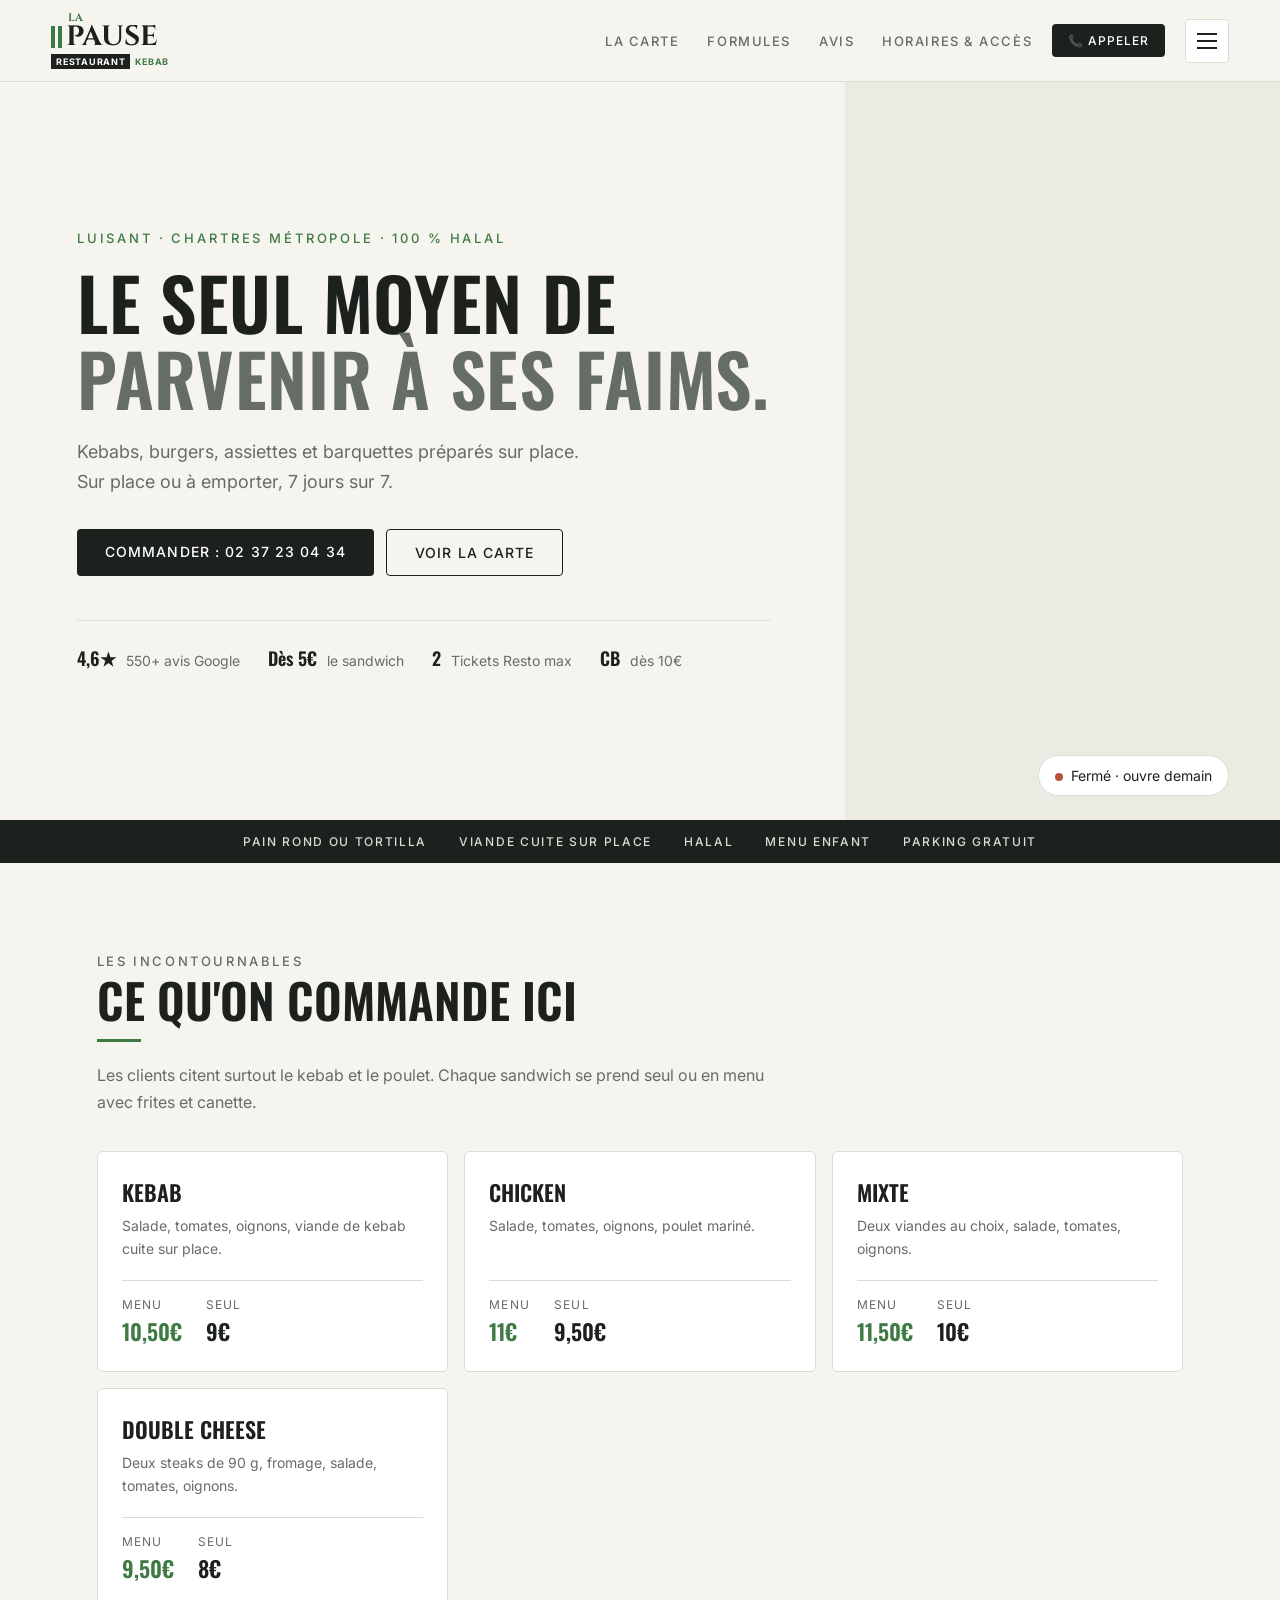
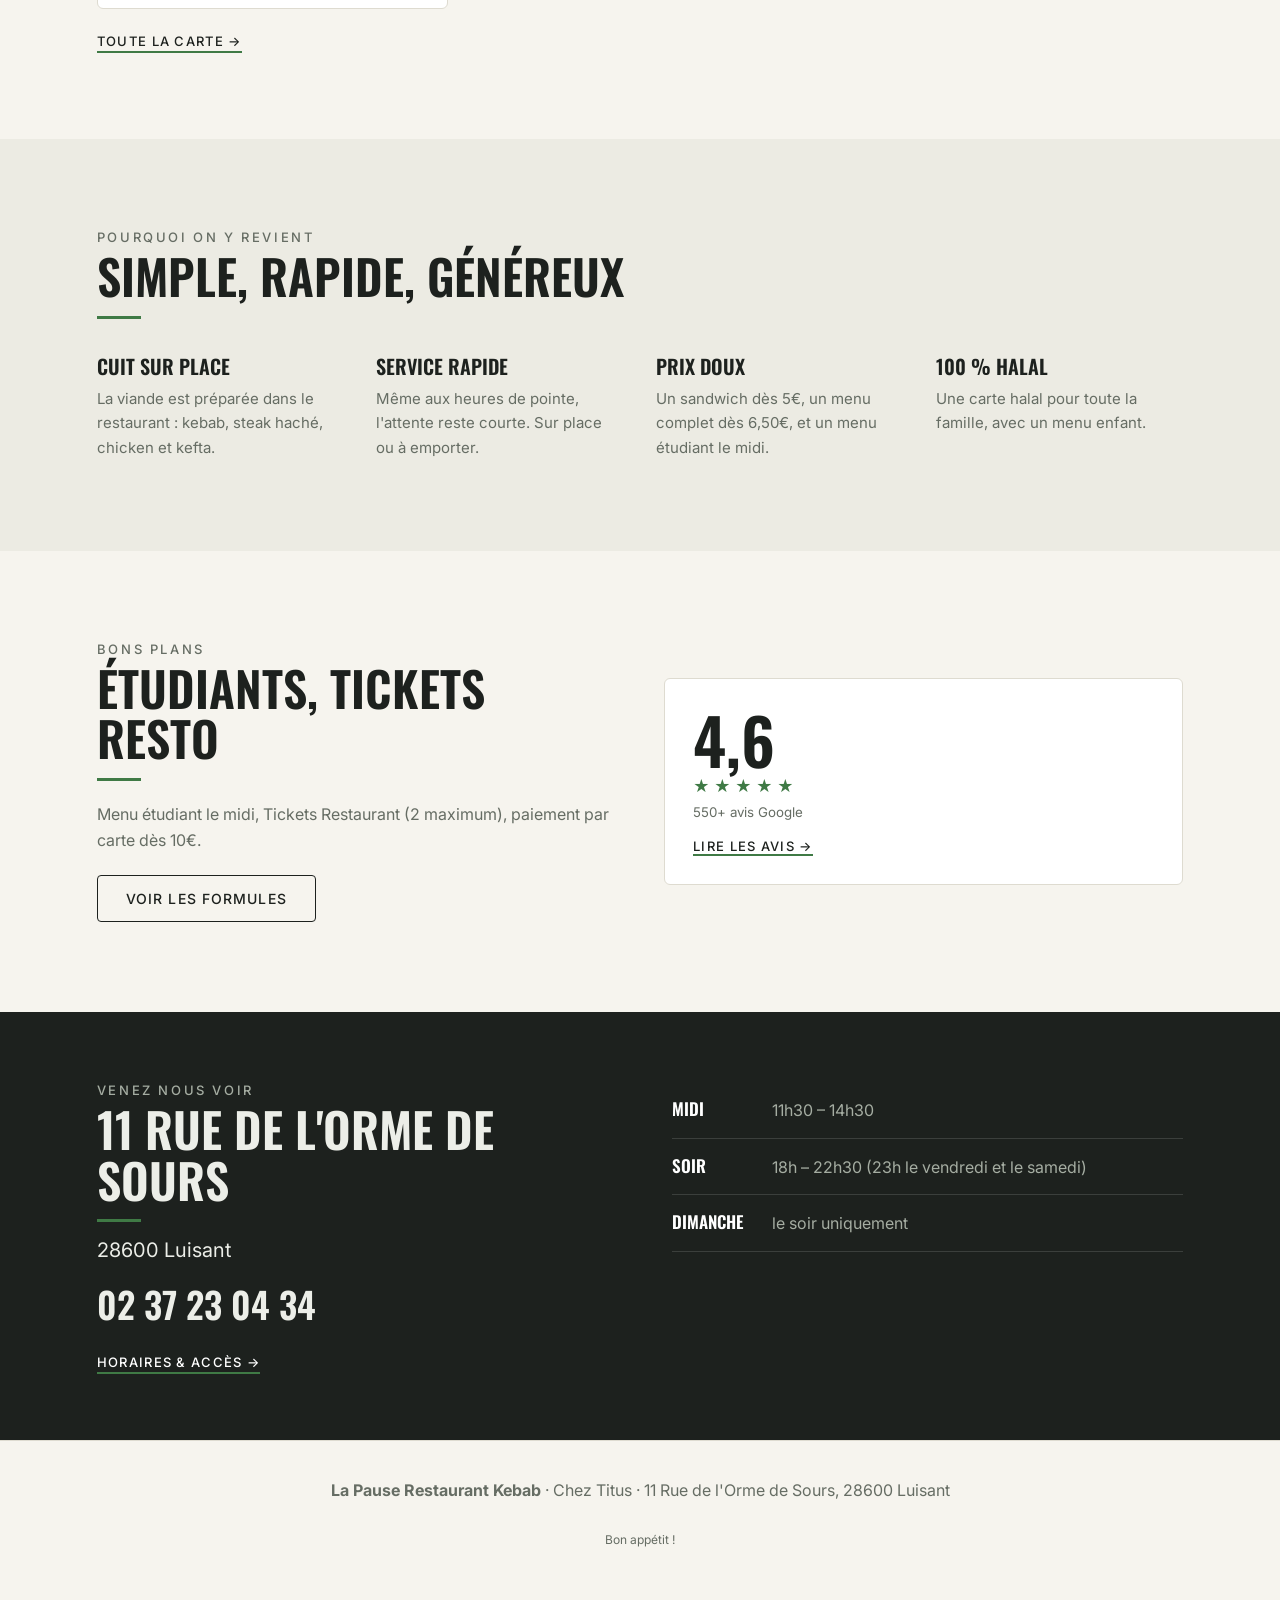
==== commit 52ad04ea: "Titus site: multi-page structure (Accueil, Carte, Formules, Avis, Horaires & accès) via hash routing" ====
--- a/titus/index.html
+++ b/titus/index.html
@@ -25,32 +25,32 @@
 </script>
 </head>
 <body>
+<body>
 <header class="nav" id="top">
-  <a class="logo" href="#top" aria-label="La Pause Restaurant Kebab – Chez Titus">
+  <a class="logo" href="#accueil" aria-label="La Pause Restaurant Kebab – Chez Titus, accueil">
     <span class="logo-la">LA</span><span class="logo-bars"><i></i><i></i></span><span class="logo-pause">PAUSE</span>
     <span class="logo-sub"><b>RESTAURANT</b><em>KEBAB</em></span>
   </a>
   <nav aria-label="Navigation principale">
-    <a href="#carte">La carte</a><a href="#avis">Avis</a><a href="#infos">Infos</a>
+    <a href="#carte" data-nav="carte">La carte</a><a href="#formules" data-nav="formules">Formules</a><a href="#avis" data-nav="avis">Avis</a><a href="#infos" data-nav="infos">Horaires &amp; accès</a>
   </nav>
   <a class="btn btn-small call" href="tel:+33237230434">📞 Appeler</a>
   <button class="burger" id="burger" aria-label="Ouvrir le menu" aria-expanded="false" aria-controls="drawer"><span></span><span></span><span></span></button>
   <div class="drawer" id="drawer" hidden>
-    <p class="d-title">La carte</p>
-    <a href="#carte" data-tab="t-menus">Sandwichs</a>
-    <a href="#carte" data-tab="t-burgers">Burgers</a>
-    <a href="#carte" data-tab="t-assiettes">Assiettes</a>
-    <a href="#carte" data-tab="t-barquettes">Barquettes</a>
-    <a href="#carte" data-tab="t-extras">Desserts &amp; boissons</a>
-    <p class="d-title">Le restaurant</p>
-    <a href="#avis">Avis</a>
-    <a href="#infos">Horaires &amp; accès</a>
+    <a href="#accueil" data-nav="accueil">Accueil</a>
+    <a href="#carte" data-nav="carte">La carte</a>
+    <a class="subl" href="#carte-burgers">Burgers</a>
+    <a class="subl" href="#carte-assiettes">Assiettes</a>
+    <a class="subl" href="#carte-barquettes">Barquettes</a>
+    <a href="#formules" data-nav="formules">Formules &amp; bons plans</a>
+    <a href="#avis" data-nav="avis">Avis clients</a>
+    <a href="#infos" data-nav="infos">Horaires &amp; accès</a>
     <a class="d-call" href="tel:+33237230434">Appeler le 02 37 23 04 34</a>
   </div>
 </header>
-
 <main>
-<section class="hero">
+<section class="view" id="v-accueil" data-view="accueil">
+<div class="hero">
   <div class="hero-in">
     <p class="kicker">Luisant · Chartres Métropole · 100 % halal</p>
     <h1>Le seul moyen de<br><span>parvenir à ses faims.</span></h1>
@@ -67,14 +67,67 @@
     </ul>
   </div>
   <div class="status" id="status" aria-live="polite"></div>
-</section>
-
-<section class="strip">
-  <span>Pain rond ou tortilla</span><span>Viande cuite sur place</span><span>Halal</span><span>Menu enfant</span><span>Parking gratuit</span>
-</section>
-
-<section id="carte" class="sec">
-  <h2><small>La</small>Carte</h2>
+</div>
+<div class="strip"><span>Pain rond ou tortilla</span><span>Viande cuite sur place</span><span>Halal</span><span>Menu enfant</span><span>Parking gratuit</span></div>
+
+<div class="sec">
+  <h2><small>Les incontournables</small>Ce qu'on commande ici</h2>
+  <p class="note">Les clients citent surtout le kebab et le poulet. Chaque sandwich se prend seul ou en menu avec frites et canette.</p>
+  <div class="grid">
+    <article class="card"><h3>Kebab</h3><p>Salade, tomates, oignons, viande de kebab cuite sur place.</p><div class="price"><span>Menu <b>10,50€</b></span><span>Seul <b>9€</b></span></div></article>
+    <article class="card"><h3>Chicken</h3><p>Salade, tomates, oignons, poulet mariné.</p><div class="price"><span>Menu <b>11€</b></span><span>Seul <b>9,50€</b></span></div></article>
+    <article class="card"><h3>Mixte</h3><p>Deux viandes au choix, salade, tomates, oignons.</p><div class="price"><span>Menu <b>11,50€</b></span><span>Seul <b>10€</b></span></div></article>
+    <article class="card"><h3>Double Cheese</h3><p>Deux steaks de 90 g, fromage, salade, tomates, oignons.</p><div class="price"><span>Menu <b>9,50€</b></span><span>Seul <b>8€</b></span></div></article>
+  </div>
+  <p class="more"><a href="#carte">Toute la carte →</a></p>
+</div>
+
+<div class="band">
+  <div class="sec">
+    <h2><small>Pourquoi on y revient</small>Simple, rapide, généreux</h2>
+    <div class="why">
+      <div><h3>Cuit sur place</h3><p>La viande est préparée dans le restaurant : kebab, steak haché, chicken et kefta.</p></div>
+      <div><h3>Service rapide</h3><p>Même aux heures de pointe, l'attente reste courte. Sur place ou à emporter.</p></div>
+      <div><h3>Prix doux</h3><p>Un sandwich dès 5€, un menu complet dès 6,50€, et un menu étudiant le midi.</p></div>
+      <div><h3>100 % halal</h3><p>Une carte halal pour toute la famille, avec un menu enfant.</p></div>
+    </div>
+  </div>
+</div>
+
+<div class="sec teaser">
+  <div>
+    <h2><small>Bons plans</small>Étudiants, tickets resto</h2>
+    <p class="note">Menu étudiant le midi, Tickets Restaurant (2 maximum), paiement par carte dès 10€.</p>
+    <a class="btn btn-ghost" href="#formules">Voir les formules</a>
+  </div>
+  <div class="rate">
+    <b>4,6</b><span>★★★★★</span><small>550+ avis Google</small>
+    <a href="#avis">Lire les avis →</a>
+  </div>
+</div>
+
+<div class="dark-band">
+  <div class="sec">
+    <div class="two">
+      <div>
+        <h2><small>Venez nous voir</small>11 rue de l'Orme de Sours</h2>
+        <address>28600 Luisant</address>
+        <p><span class="tel">02 37 23 04 34</span></p>
+        <p class="more"><a href="#infos">Horaires &amp; accès →</a></p>
+      </div>
+      <div class="soon">
+        <p><b>Midi</b> 11h30 – 14h30</p>
+        <p><b>Soir</b> 18h – 22h30 (23h le vendredi et le samedi)</p>
+        <p><b>Dimanche</b> le soir uniquement</p>
+      </div>
+    </div>
+  </div>
+</div>
+</section>
+
+<section class="view" id="v-carte" data-view="carte" hidden>
+<div class="sec">
+  <h2><small>Sur place ou à emporter</small>La carte</h2>
   <div class="tabs" role="tablist" aria-label="Catégories de la carte">
     <button role="tab" id="t-menus" aria-controls="p-menus" aria-selected="true">Sandwichs</button>
     <button role="tab" id="t-burgers" aria-controls="p-burgers" aria-selected="false">Burgers</button>
@@ -134,19 +187,45 @@
         <ul class="list lite"><li><span>Canette 33 cl <small>Coca-Cola, Fanta, Sprite, Oasis, Orangina</small></span><b>1,50€</b></li><li><span>Christaline 50 cl</span><b>1€</b></li></ul></div>
     </div>
   </div>
-</section>
-
-<section id="avis" class="sec reviews">
-  <h2>Ils en parlent</h2>
-  <div class="rating"><b>4,6</b><span>★★★★★</span><small>550+ avis Google · cuisine 4,8 · service 4,8</small></div>
-  <p class="note">Les clients citent surtout le kebab et le poulet, le service rapide même aux heures de pointe et les prix très abordables.</p>
-  <a class="btn btn-ghost" href="https://www.google.com/maps/search/?api=1&query=La+Pause+Kebab+11+Rue+de+l%27Orme+de+Sours+Luisant" target="_blank" rel="noopener">Lire les avis sur Google</a>
-</section>
-
-<section id="infos" class="sec dark">
+</div>
+</section>
+
+<section class="view" id="v-formules" data-view="formules" hidden>
+<div class="sec">
+  <h2><small>Bons plans</small>Formules &amp; paiement</h2>
+  <div class="grid">
+    <article class="card"><h3>Menu étudiant</h3><p>Une formule servie uniquement le midi. Pensez à votre carte étudiante.</p></article>
+    <article class="card"><h3>Menus</h3><p>Sandwich ou burger, frites et canette, pour 1,50€ à 2€ de plus que le sandwich seul.</p><a class="lnk" href="#carte">Voir les menus →</a></article>
+    <article class="card"><h3>Menu enfant</h3><p>Un menu pour les plus petits est proposé. Demandez-le au comptoir.</p></article>
+    <article class="card"><h3>Tickets Restaurant</h3><p>Acceptés, 2 tickets maximum jusqu'à 25€. Edenred et Pluxee.</p></article>
+    <article class="card"><h3>Carte bancaire</h3><p>CB, Visa et Mastercard dès 10€ d'achat.</p></article>
+    <article class="card"><h3>À emporter</h3><p>Toute la carte se prend à emporter. Sauce supplémentaire à emporter : 0,50€.</p><a class="lnk" href="#carte-barquettes">Voir les barquettes →</a></article>
+  </div>
+  <p class="fine">Tarifs sous réserve d'erreurs typographiques ou de modifications. La direction se réserve le droit de modifier ou de supprimer ses offres sans préavis.</p>
+</div>
+</section>
+
+<section class="view" id="v-avis" data-view="avis" hidden>
+<div class="sec reviews-in">
+  <h2><small>Ils en parlent</small>Avis clients</h2>
+  <div class="rating"><b>4,6</b><span>★★★★★</span><small>550+ avis Google</small></div>
+  <div class="bars">
+    <p><span>Cuisine</span><i style="--w:96%"></i><b>4,8</b></p>
+    <p><span>Service</span><i style="--w:96%"></i><b>4,8</b></p>
+    <p><span>Ambiance</span><i style="--w:92%"></i><b>4,6</b></p>
+  </div>
+  <p class="note">Les clients citent surtout le kebab et le poulet, un service rapide même aux heures de pointe et des prix très abordables.</p>
+  <a class="btn" href="https://www.google.com/maps/search/?api=1&amp;query=La+Pause+Kebab+11+Rue+de+l%27Orme+de+Sours+Luisant" target="_blank" rel="noopener">Lire les avis sur Google</a>
+</div>
+</section>
+
+<section class="view" id="v-infos" data-view="infos" hidden>
+<div class="sec">
+  <h2><small>Nous trouver</small>Horaires &amp; accès</h2>
+  <div class="panelbox">
   <div class="two">
     <div>
-      <h2>Nous trouver</h2>
+      <h3 class="sub">Adresse</h3>
       <address>11 Rue de l'Orme de Sours<br>28600 Luisant</address>
       <p><a class="tel" href="tel:+33237230434">02 37 23 04 34</a></p>
       <p class="pay">Paiement : CB · Visa · Mastercard · Tickets Restaurant (2 max, 25€) · Edenred · Pluxee</p>
@@ -154,7 +233,7 @@
       <a class="btn" href="https://www.google.com/maps/dir/?api=1&destination=11+Rue+de+l%27Orme+de+Sours+28600+Luisant" target="_blank" rel="noopener">Itinéraire</a>
     </div>
     <div>
-      <h2>Horaires</h2>
+      <h3 class="sub">Horaires</h3>
       <table class="hours" id="hours">
         <tr data-d="1"><th>Lundi</th><td>11h30–14h30 · 18h–22h30</td></tr>
         <tr data-d="2"><th>Mardi</th><td>11h30–14h30 · 18h–22h30</td></tr>
@@ -166,7 +245,9 @@
       </table>
     </div>
   </div>
-  <iframe class="map" title="Plan d'accès" loading="lazy" referrerpolicy="no-referrer-when-downgrade" src="https://maps.google.com/maps?q=11+Rue+de+l%27Orme+de+Sours+28600+Luisant&output=embed"></iframe>
+  </div>
+  <a class="maplink" href="https://www.google.com/maps/search/?api=1&amp;query=11+Rue+de+l%27Orme+de+Sours+28600+Luisant" target="_blank" rel="noopener">Voir le restaurant sur Google Maps →</a>
+</div>
 </section>
 </main>
 
--- a/titus/style.css
+++ b/titus/style.css
@@ -102,3 +102,43 @@
 .d-title{margin-top:14px;font:500 11px Inter,sans-serif;letter-spacing:.2em;text-transform:uppercase;color:var(--g)}
 .drawer .d-call{margin-top:16px;background:var(--ink);color:#fff;text-align:center;border-radius:4px;border:0}
 @media(max-width:900px){.nav nav,.nav .call{display:none}.burger{margin-left:auto}}
+
+/* Pages */
+.view[hidden]{display:none}
+.nav nav a[aria-current=page]{color:var(--ink);box-shadow:0 2px 0 var(--g)}
+.drawer a[aria-current=page]{color:var(--g)}
+.drawer a.subl{padding:9px 0 9px 18px;font-size:14px;color:var(--mut)}
+.more{margin-top:24px;font:500 13px Inter,sans-serif;letter-spacing:.1em;text-transform:uppercase}
+.more a{border-bottom:2px solid var(--g);padding-bottom:2px}
+.lnk{display:inline-block;margin-top:10px;font:500 13px Inter,sans-serif;letter-spacing:.08em;text-transform:uppercase;color:var(--g)}
+.band{background:var(--bg2)}
+.why{display:grid;grid-template-columns:repeat(auto-fit,minmax(220px,1fr));gap:32px;margin-top:32px}
+.why h3{font:600 20px Oswald,sans-serif;text-transform:uppercase;margin-bottom:6px}
+.why p{color:var(--mut);font-size:15px}
+.teaser{display:grid;grid-template-columns:repeat(auto-fit,minmax(280px,1fr));gap:48px;align-items:center}
+.teaser .note{margin-bottom:22px}
+.rate{display:flex;flex-direction:column;align-items:flex-start;gap:2px;padding:28px;border:1px solid var(--line);border-radius:6px;background:var(--card)}
+.rate b{font:600 64px/1 Oswald,sans-serif}.rate span{color:var(--g);letter-spacing:4px}.rate small{color:var(--mut)}
+.rate a{margin-top:12px;font:500 13px Inter,sans-serif;letter-spacing:.1em;text-transform:uppercase;border-bottom:2px solid var(--g)}
+.dark-band{background:var(--dark);color:#eceee8}
+.dark-band .sec{padding-block:70px}
+.dark-band h2 small{color:#a5ada2}
+.dark-band address{margin:6px 0 10px}
+.dark-band .more a{color:#fff}
+.soon p{padding:14px 0;border-bottom:1px solid #ffffff22;color:#a5ada2}
+.soon b{display:inline-block;min-width:96px;color:#fff;font:600 17px Oswald,sans-serif;text-transform:uppercase}
+.reviews-in{text-align:center}
+.reviews-in h2:after{margin-inline:auto}
+.reviews-in .note{margin-inline:auto}
+.bars{max-width:420px;margin:22px auto 8px;display:grid;gap:12px}
+.bars p{display:grid;grid-template-columns:90px 1fr 36px;gap:12px;align-items:center;text-align:left;color:var(--mut);font-size:14px}
+.bars i{display:block;height:6px;border-radius:3px;background:linear-gradient(90deg,var(--g) var(--w),var(--line) var(--w))}
+.bars b{color:var(--ink);font:600 16px Oswald,sans-serif;text-align:right}
+.panelbox{background:var(--dark);color:#eceee8;border-radius:6px;padding:36px}
+.panelbox .two{gap:48px}
+.panelbox .sub{color:#fff;margin-top:0}
+.panelbox .pay{color:#a5ada2}
+.panelbox .btn{background:#fff;color:var(--ink)}.panelbox .btn:hover{background:var(--g);color:#fff}
+.maplink{display:block;margin-top:20px;padding:22px;border:1px solid var(--line);border-radius:6px;text-align:center;font:500 14px Inter,sans-serif;letter-spacing:.06em}
+.maplink:hover{background:var(--card)}
+@media(max-width:760px){.panelbox{padding:24px 20px}}
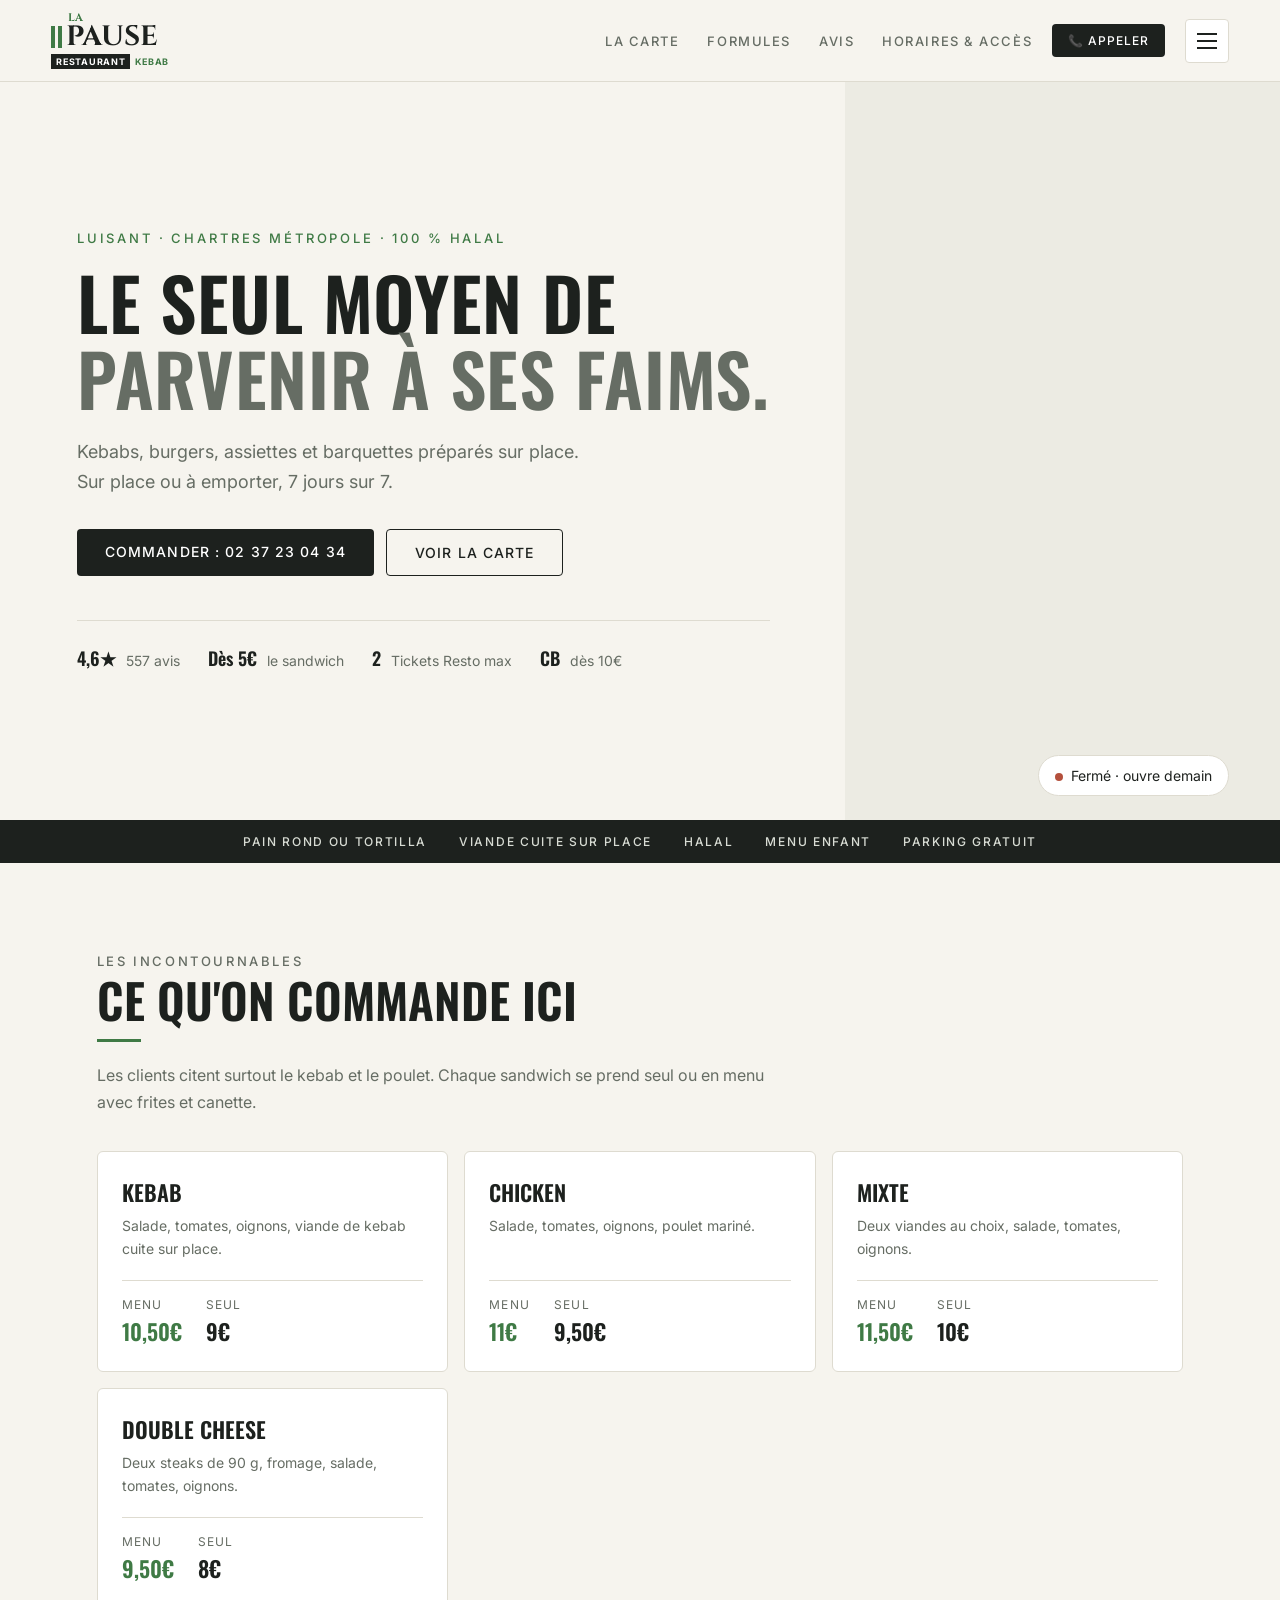
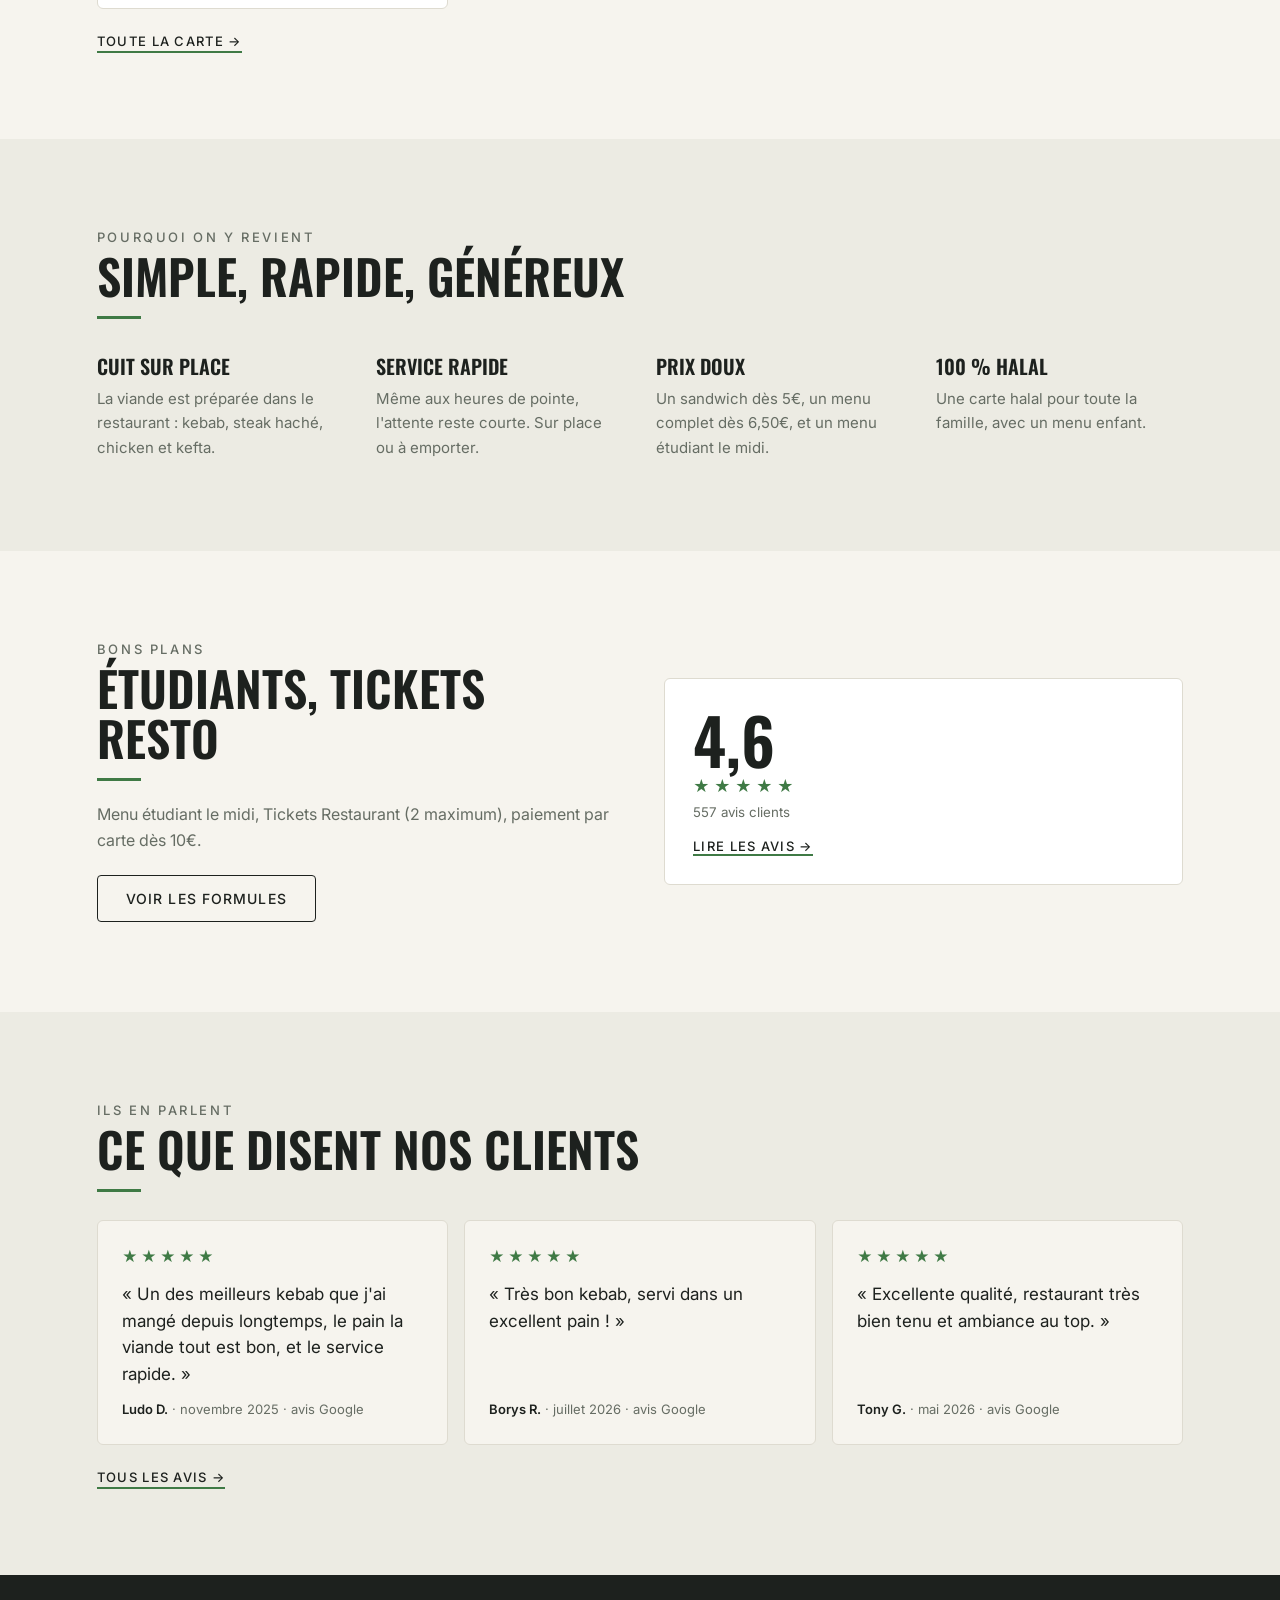
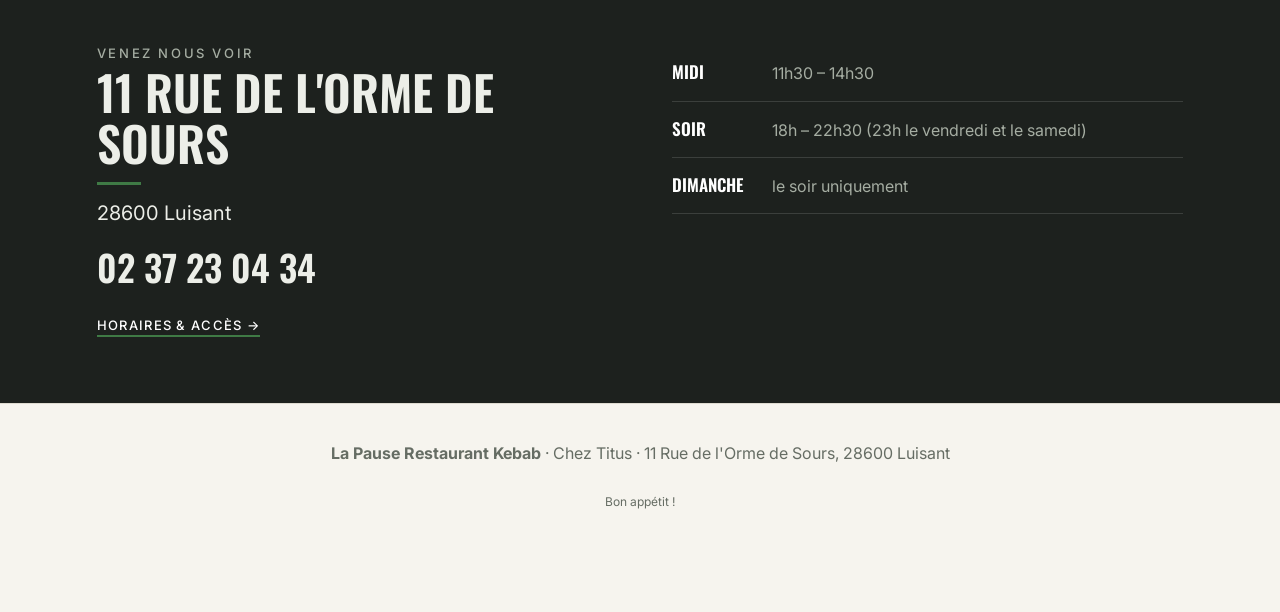
==== commit 2f5991c2: "Titus site: show customer reviews on the site (rating distribution + quotes), drop Google link Co-Au" ====
--- a/titus/index.html
+++ b/titus/index.html
@@ -6,7 +6,7 @@
 <title>La Pause Kebab – Chez Titus | Restaurant kebab halal à Luisant (28)</title>
 <meta name="description" content="Chez Titus – La Pause Restaurant Kebab à Luisant : kebabs, burgers, assiettes et barquettes halal, menus dès 6,50€, spécial étudiant le midi. Sur place ou à emporter. Tickets restaurant acceptés.">
 <meta property="og:title" content="La Pause Kebab – Chez Titus, Luisant">
-<meta property="og:description" content="Kebab halal, burgers, assiettes, barquettes. Menus dès 6,50€. 4,6/5 sur Google (550+ avis).">
+<meta property="og:description" content="Kebab halal, burgers, assiettes, barquettes. Menus dès 6,50€. 4,6/5 (557 avis).">
 <meta property="og:type" content="restaurant">
 <meta name="theme-color" content="#f6f4ee">
 <link rel="preconnect" href="https://fonts.googleapis.com">
@@ -60,7 +60,7 @@
       <a class="btn btn-ghost" href="#carte">Voir la carte</a>
     </div>
     <ul class="badges">
-      <li><b>4,6★</b> 550+ avis Google</li>
+      <li><b>4,6★</b> 557 avis</li>
       <li><b>Dès 5€</b> le sandwich</li>
       <li><b>2</b> Tickets Resto max</li>
       <li><b>CB</b> dès 10€</li>
@@ -101,8 +101,20 @@
     <a class="btn btn-ghost" href="#formules">Voir les formules</a>
   </div>
   <div class="rate">
-    <b>4,6</b><span>★★★★★</span><small>550+ avis Google</small>
+    <b>4,6</b><span>★★★★★</span><small>557 avis clients</small>
     <a href="#avis">Lire les avis →</a>
+  </div>
+</div>
+
+<div class="band">
+  <div class="sec">
+    <h2><small>Ils en parlent</small>Ce que disent nos clients</h2>
+    <div class="quotes three">
+    <figure class="quote"><span class="stars" aria-label="5 sur 5">★★★★★</span><blockquote>« Un des meilleurs kebab que j'ai mangé depuis longtemps, le pain la viande tout est bon, et le service rapide. »</blockquote><figcaption><b>Ludo D.</b> · novembre 2025 · avis Google</figcaption></figure>
+    <figure class="quote"><span class="stars" aria-label="5 sur 5">★★★★★</span><blockquote>« Très bon kebab, servi dans un excellent pain ! »</blockquote><figcaption><b>Borys R.</b> · juillet 2026 · avis Google</figcaption></figure>
+    <figure class="quote"><span class="stars" aria-label="5 sur 5">★★★★★</span><blockquote>« Excellente qualité, restaurant très bien tenu et ambiance au top. »</blockquote><figcaption><b>Tony G.</b> · mai 2026 · avis Google</figcaption></figure>
+    </div>
+    <p class="more"><a href="#avis">Tous les avis →</a></p>
   </div>
 </div>
 
@@ -206,16 +218,22 @@
 </section>
 
 <section class="view" id="v-avis" data-view="avis" hidden>
-<div class="sec reviews-in">
+<div class="sec">
   <h2><small>Ils en parlent</small>Avis clients</h2>
-  <div class="rating"><b>4,6</b><span>★★★★★</span><small>550+ avis Google</small></div>
-  <div class="bars">
-    <p><span>Cuisine</span><i style="--w:96%"></i><b>4,8</b></p>
-    <p><span>Service</span><i style="--w:96%"></i><b>4,8</b></p>
-    <p><span>Ambiance</span><i style="--w:92%"></i><b>4,6</b></p>
-  </div>
-  <p class="note">Les clients citent surtout le kebab et le poulet, un service rapide même aux heures de pointe et des prix très abordables.</p>
-  <a class="btn" href="https://www.google.com/maps/search/?api=1&amp;query=La+Pause+Kebab+11+Rue+de+l%27Orme+de+Sours+Luisant" target="_blank" rel="noopener">Lire les avis sur Google</a>
+  <div class="rev-top">
+    <div class="rating"><b>4,6</b><span>★★★★★</span><small>557 avis</small></div>
+    <div class="bars"><p><span>5 ★</span><i style="--w:100%"></i><b>418</b></p><p><span>4 ★</span><i style="--w:22%"></i><b>94</b></p><p><span>3 ★</span><i style="--w:5%"></i><b>20</b></p><p><span>2 ★</span><i style="--w:2%"></i><b>10</b></p><p><span>1 ★</span><i style="--w:4%"></i><b>15</b></p></div>
+  </div>
+  <p class="note">Les clients notent la cuisine 4,8 sur 5, le service 4,8 sur 5 et l'ambiance 4,6 sur 5. Ils parlent surtout du kebab, de la sauce blanche maison, des portions généreuses et d'un service rapide.</p>
+  <div class="quotes">
+    <figure class="quote"><span class="stars" aria-label="5 sur 5">★★★★★</span><blockquote>« Un des meilleurs kebab que j'ai mangé depuis longtemps, le pain la viande tout est bon, et le service rapide. »</blockquote><figcaption><b>Ludo D.</b> · novembre 2025 · avis Google</figcaption></figure>
+    <figure class="quote"><span class="stars" aria-label="5 sur 5">★★★★★</span><blockquote>« Très bon kebab, servi dans un excellent pain ! »</blockquote><figcaption><b>Borys R.</b> · juillet 2026 · avis Google</figcaption></figure>
+    <figure class="quote"><span class="stars" aria-label="5 sur 5">★★★★★</span><blockquote>« Excellente qualité, restaurant très bien tenu et ambiance au top. »</blockquote><figcaption><b>Tony G.</b> · mai 2026 · avis Google</figcaption></figure>
+    <figure class="quote"><span class="stars" aria-label="5 sur 5">★★★★★</span><blockquote>« Toujours au top. Qualité, hygiène au RDV... vous pouvez y aller. »</blockquote><figcaption><b>Pierre F.</b> · août 2026 · avis Google</figcaption></figure>
+    <figure class="quote"><span class="stars" aria-label="5 sur 5">★★★★★</span><blockquote>« Rapport qualité prix d'exception, extrêmement copieux. Je recommande. »</blockquote><figcaption><b>Gabriel</b> · mars 2026 · avis Google</figcaption></figure>
+    <figure class="quote"><span class="stars" aria-label="5 sur 5">★★★★★</span><blockquote>« Meilleurs kebab de chartres, et la sauce blanche maison un délice. »</blockquote><figcaption><b>J. R.</b> · octobre 2025 · avis Google</figcaption></figure>
+  </div>
+  <p class="fine">Avis clients publiés sur la fiche Google du restaurant, reproduits tels qu'ils ont été écrits.</p>
 </div>
 </section>
 
--- a/titus/style.css
+++ b/titus/style.css
@@ -142,3 +142,17 @@
 .maplink{display:block;margin-top:20px;padding:22px;border:1px solid var(--line);border-radius:6px;text-align:center;font:500 14px Inter,sans-serif;letter-spacing:.06em}
 .maplink:hover{background:var(--card)}
 @media(max-width:760px){.panelbox{padding:24px 20px}}
+
+.rev-top{display:grid;grid-template-columns:auto 1fr;gap:48px;align-items:center;margin:28px 0 8px}
+.rev-top .rating{align-items:flex-start;margin:0}
+.rev-top .bars{margin:0;max-width:none;width:100%}
+.bars p{grid-template-columns:44px 1fr 40px}
+.quotes{display:grid;grid-template-columns:repeat(auto-fill,minmax(300px,1fr));gap:16px;margin-top:28px}
+.quotes.three{grid-template-columns:repeat(auto-fit,minmax(260px,1fr))}
+.quote{background:var(--card);border:1px solid var(--line);border-radius:6px;padding:24px;display:flex;flex-direction:column;gap:12px;margin:0}
+.quote .stars{color:var(--g);letter-spacing:3px;font-size:15px}
+.quote blockquote{margin:0;flex:1;font-size:17px;line-height:1.55}
+.quote figcaption{color:var(--mut);font-size:13px}
+.quote figcaption b{color:var(--ink);font-weight:600}
+.band .quote{background:var(--bg)}
+@media(max-width:700px){.rev-top{grid-template-columns:1fr;gap:20px}}
